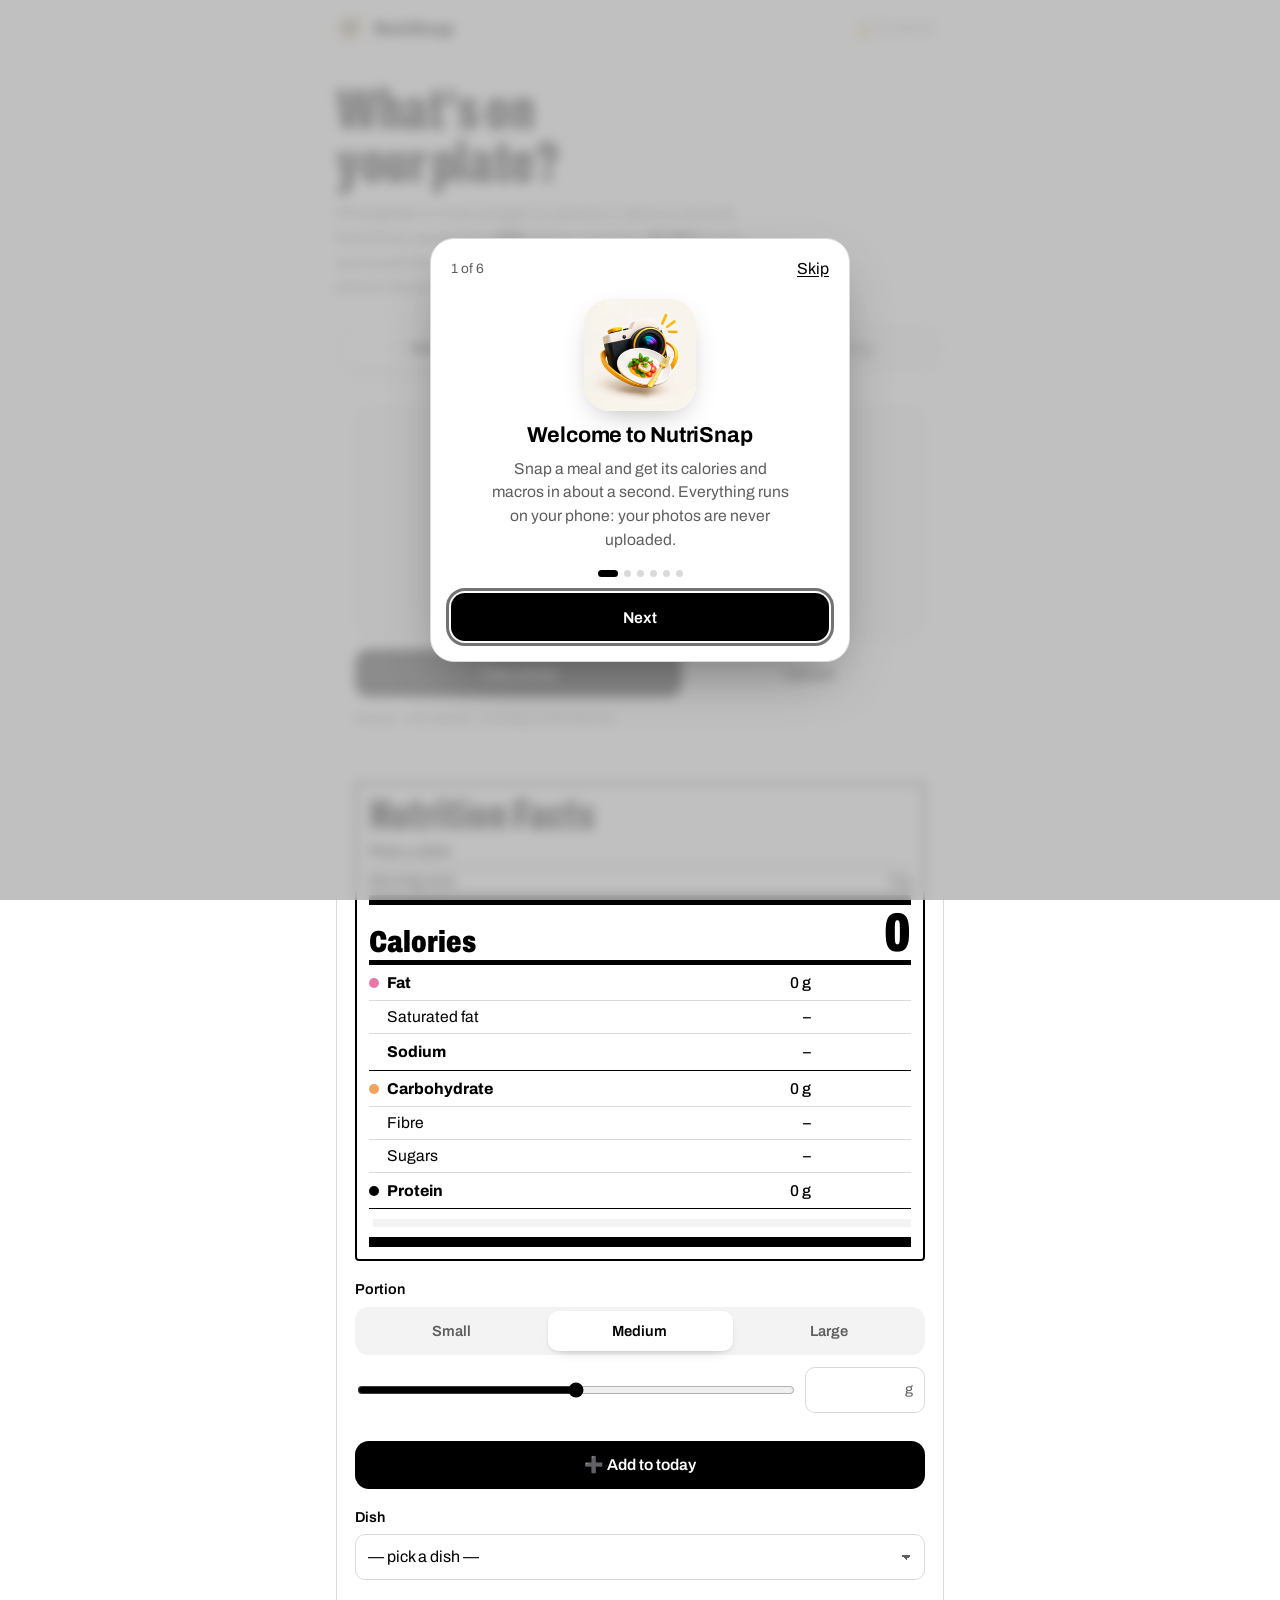
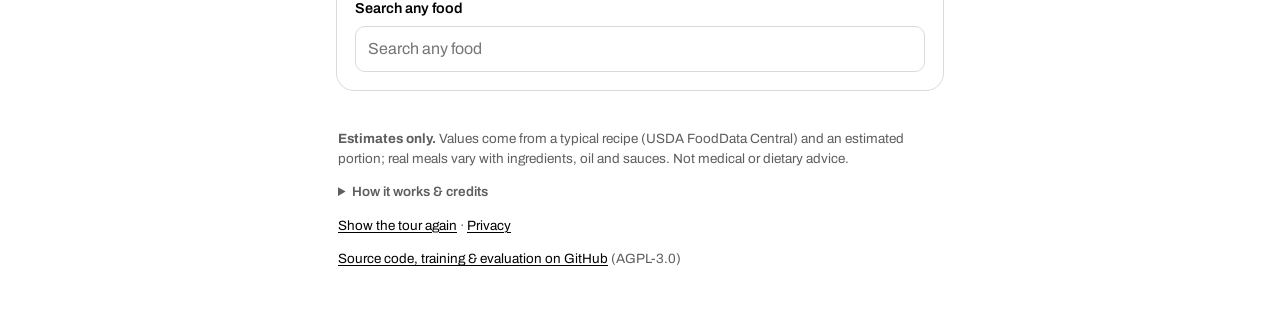
==== docs/index.html @ 9a06bc52 "Fix blank Water card after an update: pages link CSS/JS as file?v=<content hash> and the service wor" ====
<!doctype html>
<html lang="en">
<head>
  <meta charset="utf-8">
  <meta name="viewport" content="width=device-width, initial-scale=1, viewport-fit=cover">
  <title>NutriSnap</title>
  <meta name="description" content="Snap a meal or scan a barcode: on-device food recognition and calorie and macro estimates. Runs entirely in your browser.">
  <meta name="theme-color" content="#f4f4f4" media="(prefers-color-scheme: light)">
  <meta name="theme-color" content="#000000" media="(prefers-color-scheme: dark)">
  <link rel="icon" href="icons/favicon-48.png" type="image/png" sizes="48x48">
  <link rel="icon" href="icons/icon-192.png" type="image/png" sizes="192x192">
  <link rel="manifest" href="manifest.webmanifest">
  <link rel="apple-touch-icon" href="icons/apple-touch-icon.png">
  <meta name="apple-mobile-web-app-capable" content="yes">
  <meta name="mobile-web-app-capable" content="yes">
  <meta name="apple-mobile-web-app-title" content="NutriSnap">
  <meta name="apple-mobile-web-app-status-bar-style" content="default">
  <link rel="preload" href="fonts/archivo-wdth.woff2" as="font" type="font/woff2" crossorigin>
  <link rel="stylesheet" href="style.css?v=967f7d1cf9">
</head>
<body>
  <header class="topbar">
    <div class="wrap topbar-inner">
      <div class="brand"><img class="logo-img" src="icons/icon-192.png" alt="" aria-hidden="true"><span>NutriSnap</span></div>
      <div class="topbar-right">
        <button id="install-btn" type="button" class="btn primary install-btn" hidden>Install app</button>
        <span class="privacy" title="Photos are analysed on this device and never uploaded">🔒 On-device</span>
      </div>
    </div>
  </header>

  <main class="wrap">
    <div id="offline-bar" class="offline-bar" hidden>📴 You're offline. Meal photos and nutrition still work; product lookup needs internet.</div>
    <div id="ios-hint" class="ios-hint" hidden>Install NutriSnap: tap <b>Share</b> <span aria-hidden="true">⎋</span> then <b>Add to Home Screen</b>.
      <button type="button" id="ios-hint-close" aria-label="Dismiss">✕</button></div>
    <section class="hero">
      <h1>What's on your plate?</h1>
      <p class="lede">Photograph a meal and get its calories in about a second. NutriSnap recognises
        <b id="dish-count">428</b> dishes, matches <b id="chip-count">10,000+</b> foods, and reads the label of 3 million
        packaged products. Your photos never leave this phone.</p>
    </section>

    <div class="tabs" role="tablist" aria-label="Input type">
      <button type="button" role="tab" id="tab-meal" class="tab on" aria-selected="true" aria-controls="panel-meal">🍽️ Meal photo</button>
      <button type="button" role="tab" id="tab-pack" class="tab" aria-selected="false" aria-controls="panel-pack">📦 Packaged</button>
      <button type="button" role="tab" id="tab-day" class="tab" aria-selected="false" aria-controls="panel-day">📊 My day</button>
    </div>

    <!-- Meal photo -->
    <section id="panel-meal" class="card capture" role="tabpanel" aria-labelledby="tab-meal">
      <div id="drop" class="drop" tabindex="0" role="button" aria-label="Choose or drop a meal photo">
        <img id="preview" alt="Your meal" hidden>
        <button id="photo-clear" type="button" class="photo-clear" aria-label="Remove photo" title="Remove photo" hidden>✕</button>
        <div id="drop-hint" class="drop-hint">
          <div class="drop-icon" aria-hidden="true">📸</div>
          <div class="drop-title">Add a photo of your meal</div>
          <div class="muted small">One dish per photo works best. Tap, or drop an image here.</div>
        </div>
      </div>
      <div class="actions">
        <label class="btn primary">Take photo
          <input id="camera" type="file" accept="image/*" capture="environment" hidden>
        </label>
        <label class="btn ghost">Upload
          <input id="file" type="file" accept="image/*" hidden>
        </label>
      </div>
      <div id="status" class="status" role="status" aria-live="polite">
        <div class="bar"><div id="bar-fill"></div></div>
        <span id="status-text">Loading the model…</span>
      </div>
    </section>

    <!-- Packaged food -->
    <section id="panel-pack" class="card" role="tabpanel" aria-labelledby="tab-pack" hidden>
      <h2>Scan or search a product</h2>
      <p class="muted small">Biscuits, shakes, chips, ready meals… Product data from
        <a href="https://world.openfoodfacts.org" target="_blank" rel="noopener">Open Food Facts</a> (needs internet).</p>
      <div class="actions">
        <button id="scan-btn" type="button" class="btn primary">Scan barcode</button>
        <label class="btn ghost">Barcode photo
          <input id="barcode-file" type="file" accept="image/*" hidden>
        </label>
      </div>
      <div id="scanner" class="scanner" hidden>
        <video id="video" playsinline muted></video>
        <div class="scan-frame" aria-hidden="true"></div>
        <button id="scan-stop" type="button" class="btn ghost small-btn">Stop camera</button>
      </div>
      <form id="code-form" class="inline">
        <input id="code" inputmode="numeric" pattern="[0-9]*" placeholder="Barcode number" aria-label="Barcode number">
        <button class="btn soft" type="submit">Look up</button>
      </form>
      <form id="prod-form" class="inline">
        <input id="prod-q" type="search" placeholder="Search, e.g. Amul lassi, protein shake" aria-label="Search products">
        <button class="btn soft" type="submit">Search</button>
      </form>
      <div id="prod-status" class="hint" role="status" aria-live="polite"></div>
      <ul id="prod-results" class="list prod-results" hidden></ul>
    </section>


    <!-- My day: calorie target + today's log (stored only on this device) -->
    <section id="panel-day" role="tabpanel" aria-labelledby="tab-day" hidden>
      <div id="today" class="card">
        <div class="card-head"><h2>Today</h2><span class="muted small" id="today-date"></span></div>
        <div class="streak-row"><span id="streak" class="streak" hidden></span><span id="streak-cheer" class="small" role="status" aria-live="polite"></span></div>
        <div class="ql">
          <label class="mini-h" for="ql-text">✍️ Type or say what you ate</label>
          <div class="ql-row">
            <input id="ql-text" type="text" placeholder="2 roti, dal and a glass of lassi" autocomplete="off" enterkeyhint="go">
            <button id="ql-mic" type="button" class="btn ghost ql-mic" aria-label="Say what you ate" hidden>🎤</button>
            <button id="ql-go" type="button" class="btn soft">Find</button>
          </div>
          <div id="ql-result" hidden>
            <ul id="ql-items" class="list ql-items"></ul>
            <div class="ql-foot"><span id="ql-total" class="muted small"></span>
              <button id="ql-add" type="button" class="btn primary small-btn">Add to today</button></div>
          </div>
          <p id="ql-status" class="hint" role="status" aria-live="polite"></p>
        </div>
        <div class="today-sum">
          <div id="ring" class="ring" role="img" aria-label="Calories eaten today versus target">
            <div class="donut-hole"><span id="ring-left" class="kcal">0</span><span id="ring-unit" class="kcal-unit">kcal left</span></div>
          </div>
          <div class="today-side">
            <div class="today-line"><span>Eaten</span><b id="t-eaten">0 kcal</b></div>
            <div class="today-line"><span>Daily target</span><b id="t-target">not set</b></div>
            <ul class="legend today-macros">
              <li><i class="dot protein"></i><span>Protein</span><b id="t-p">0 g</b><span class="muted" id="t-p-goal"></span></li>
              <li><i class="dot carbs"></i><span>Carbs</span><b id="t-c">0 g</b><span class="muted"></span></li>
              <li><i class="dot fat"></i><span>Fat</span><b id="t-f">0 g</b><span class="muted"></span></li>
            </ul>
            <ul id="t-micros" class="legend today-micros" aria-label="Fibre, sugars, salt and saturated fat today" hidden></ul>
            <p id="t-micros-note" class="muted small"></p>
          </div>
        </div>
        <ul id="log" class="list log"></ul>
        <p id="log-empty" class="muted small">Nothing logged yet. Snap a meal, scan a product or search a food, then tap <b>Add to today</b>.</p>
        <p id="log-hint" class="muted small" hidden>Tap a food to change its amount or meal, or add it to your favourites.</p>
        <div id="recent-wrap" class="recent-wrap" hidden><div class="mini-h">⚡ Quick add</div><div id="recent" class="chips"></div></div>
        <div class="ideas-wrap"><div class="mini-h">💡 What can I still eat?</div><div id="ideas"></div></div>
        <div class="week" id="week" aria-label="Calories over the last 7 days"></div>
        <button id="log-clear" type="button" class="btn ghost wide" hidden>Clear today</button>
      </div>

      <div class="card water" id="water-card">
        <div class="card-head"><h2>Water</h2><span id="wt-left" class="muted small"></span></div>
        <div class="wt-body">
          <svg id="wt-glass" class="wt-glass" width="116" height="159" viewBox="0 0 120 164" role="img" aria-label="Water today">
            <defs><clipPath id="wt-clip"><path d="M16 10 H104 L93 151 Q92 158 85 158 H35 Q28 158 27 151 Z"/></clipPath></defs>
            <g clip-path="url(#wt-clip)">
              <g id="wt-level" class="wt-level">
                <path class="wt-wave" d="M-120 0 C-110 -5 -100 -5 -90 0 S-70 5 -60 0 S-40 -5 -30 0 S-10 5 0 0 S20 -5 30 0 S50 5 60 0
                  S80 -5 90 0 S110 5 120 0 S140 -5 150 0 S170 5 180 0 S200 -5 210 0 S230 5 240 0 V220 H-120 Z"/>
                <ellipse id="wt-ring" class="wt-ring" cx="60" cy="0" rx="4" ry="1.4"/>
              </g>
            </g>
            <g class="wt-marks" aria-hidden="true"><line x1="88" x2="96" y1="45" y2="45"/><line x1="86" x2="94" y1="80" y2="80"/>
              <line x1="83" x2="91" y1="115" y2="115"/></g>
            <path class="wt-outline" fill="none" stroke="currentColor" stroke-width="3" d="M16 10 H104 L93 151 Q92 158 85 158 H35 Q28 158 27 151 Z"/>
            <circle id="wt-drop" class="wt-drop" cx="60" cy="-12" r="4.5"/>
          </svg>
          <div class="wt-side">
            <div class="wt-big"><b id="wt-amount">0</b> <span id="wt-unit">ml</span></div>
            <div id="wt-goal-line" class="muted small">of your 2.5 L goal</div>
            <div class="wt-actions">
              <button type="button" class="btn primary" data-water="glass">+ Glass <span id="wt-glass-size" class="wt-size">250 ml</span></button>
              <button type="button" class="btn ghost" data-water="bottle">+ Bottle <span id="wt-bottle-size" class="wt-size">500 ml</span></button>
            </div>
            <div class="wt-tools">
              <button type="button" class="linkish" id="wt-undo" hidden>Undo last</button>
              <span class="wt-goal-edit">Goal <button type="button" class="wt-step" data-goal="-1" aria-label="Lower the goal">−</button><b
                id="wt-goal">2.5 L</b><button type="button" class="wt-step" data-goal="1" aria-label="Raise the goal">+</button></span>
            </div>
          </div>
        </div>
        <div id="wt-glasses" class="wt-glasses" role="group" aria-label="Glasses of water today"></div>
      </div>

      <div class="card" id="report-card">
        <div class="card-head"><h2>📅 Your week</h2><span id="report-range" class="muted small"></span></div>
        <div id="report"></div>
      </div>

      <div class="card weight" id="weight-card">
        <div class="card-head"><h2>⚖️ Weight</h2><span id="w-trend" class="muted small"></span></div>
        <div class="inline">
          <input id="w-input" type="number" inputmode="decimal" step="0.1" min="30" max="660" aria-label="Today's weight">
          <button id="w-log" type="button" class="btn primary">Log</button>
        </div>
        <div id="w-chart" class="w-chart"></div>
        <div id="w-adapt" class="plate-dish w-adapt" hidden></div>
        <p class="muted small">Weigh yourself in the morning before eating, a few times a week. Weight jumps 1–2 kg day to day
          with water; the line shows the real trend.</p>
      </div>

      <div class="card learned">
        <div class="card-head"><h2>🧠 Learned from you</h2><span class="muted small" id="learned-count"></span></div>
        <p class="muted small">When you correct a photo (another dish, a search result, a drink), NutriSnap remembers it and suggests
          your answer next time a similar photo comes up. It keeps only a numeric fingerprint of the photo, never the photo, and
          only on this phone.</p>
        <button id="learn-forget" type="button" class="btn ghost wide" hidden>Forget all</button>
      </div>

      <div class="card backup" id="backup-card">
        <div class="card-head"><h2>💾 Backup &amp; privacy</h2></div>
        <p class="muted small">Everything you enter stays on this phone only. <span id="backup-now"></span>
          Save a backup file to move it to a new phone or keep it safe. <a href="privacy.html">Privacy details</a></p>
        <div class="backup-actions">
          <button id="backup-save" type="button" class="btn primary">Download backup</button>
          <label class="btn ghost">Restore from file<input id="backup-load" type="file" accept="application/json,.json" hidden></label>
        </div>
        <p id="backup-status" class="hint" role="status" aria-live="polite"></p>
        <button id="data-delete" type="button" class="linkish danger">Delete all my data</button>
      </div>

      <div class="card">
        <div class="card-head"><h2>My calorie target</h2></div>
        <p class="muted small">Your details stay on this phone. Used only to estimate how much energy you burn in a day.</p>
        <form id="profile" class="profile" novalidate>
          <div class="seg seg2 units" role="radiogroup" aria-label="Units">
            <button type="button" data-units="metric" role="radio" class="on">kg · cm</button>
            <button type="button" data-units="imperial" role="radio">lb · ft</button>
          </div>
          <div class="pf-grid">
            <label class="field"><span class="label">Sex</span>
              <select id="pf-sex"><option value="female">Female</option><option value="male">Male</option><option value="other">Prefer not to say</option></select></label>
            <label class="field"><span class="label">Age</span><input id="pf-age" type="number" inputmode="numeric" min="13" max="100" placeholder="years"></label>
            <label class="field metric"><span class="label">Height</span><input id="pf-cm" type="number" inputmode="decimal" min="120" max="230" placeholder="cm"></label>
            <div class="field imperial" hidden><span class="label">Height</span>
              <div class="two"><input id="pf-ft" type="number" inputmode="numeric" min="4" max="7" placeholder="ft" aria-label="Height, feet">
                <input id="pf-in" type="number" inputmode="decimal" min="0" max="11.9" placeholder="in" aria-label="Height, inches"></div></div>
            <label class="field"><span class="label">Weight</span><input id="pf-w" type="number" inputmode="decimal" placeholder="kg"></label>
            <label class="field"><span class="label">Goal weight <span class="muted">(optional)</span></span><input id="pf-goalw" type="number" inputmode="decimal" placeholder="kg"></label>
          </div>
          <label class="field"><span class="label">How active are you?</span>
            <select id="pf-act">
              <option value="1.2">Mostly sitting (desk job, little exercise)</option>
              <option value="1.375" selected>Lightly active (walks, exercise 1–3 days a week)</option>
              <option value="1.55">Active (exercise 3–5 days a week)</option>
              <option value="1.725">Very active (hard exercise 6–7 days a week)</option>
              <option value="1.9">Extremely active (physical job + training)</option>
            </select></label>
          <label class="field"><span class="label">Goal</span><select id="pf-goal"></select></label>
        </form>
        <div id="target" class="target" hidden>
          <div class="target-big"><span id="tg-kcal" class="kcal">0</span><span class="kcal-unit">kcal a day</span></div>
          <ul class="target-facts">
            <li><span>Maintenance (calories you burn)</span><b id="tg-tdee"></b></li>
            <li><span>Daily deficit</span><b id="tg-def"></b></li>
            <li><span>Protein to aim for</span><b id="tg-prot"></b></li>
            <li><span>BMI</span><b id="tg-bmi"></b></li>
            <li id="tg-eta-row" hidden><span>Goal weight reached around</span><b id="tg-eta"></b></li>
          </ul>
          <div id="tg-warn" class="warn" hidden></div>
          <p class="muted small">Mifflin-St Jeor formula × activity. A real-world estimate, ±10%: if your weight hasn't moved after
            3–4 weeks, lower the target by 100–200 kcal. Not for pregnancy, breastfeeding, eating disorders or medical diets: ask a doctor or dietitian.</p>
        </div>
      </div>
    </section>

    <!-- What the model sees -->
    <section id="results" class="card" aria-labelledby="res-h" hidden>
      <div class="card-head">
        <h2 id="res-h">What I see</h2>
        <span class="muted small" id="timing"></span>
        <button id="new-photo" type="button" class="btn ghost small-btn new-photo">📸 New photo</button>
      </div>
      <div id="warn" class="warn" hidden></div>
      <div id="learn" class="plate-dish learn" role="status" hidden></div>
      <div id="drink-pick" class="plate-dish drink-pick" hidden></div>
      <ol id="top3" class="top3"></ol>

      <div id="plate" class="plate" hidden>
        <div class="divider"></div>
        <div class="ov-title">🍱 More than one food?</div>
        <p class="muted small">Outline every food on the plate (rice, curry, salad, bread…) and add them up. One-time download, then it works offline.</p>
        <button id="plate-btn" type="button" class="btn soft wide">Split the plate</button>
        <div id="plate-status" class="hint" role="status" aria-live="polite"></div>
        <div id="plate-view" hidden>
          <div id="plate-dish" class="plate-dish" hidden></div>
          <canvas id="plate-canvas" class="plate-canvas" role="img" aria-label="Your photo with each food outlined"></canvas>
          <ul id="plate-list" class="list plate-list"></ul>
          <div id="plate-balance" class="plate-balance" hidden></div>
          <div id="plate-total" class="photo-est plate-total" hidden></div>
          <button id="plate-add" type="button" class="btn primary wide">➕ Add whole plate to today</button>
        </div>
      </div>

      <div class="divider"></div>
      <div class="ov">
        <div class="ov-text">
          <div class="ov-title">Not quite right?</div>
          <p class="muted small" id="ov-note">Match against <span id="ov-count">thousands of</span> dishes and foods from every cuisine,
            and estimate calories straight from the photo. One-time ~110 MB download.</p>
        </div>
        <label class="ov-cuisine"><span class="sr">Cuisine</span>
          <select id="ov-region" aria-label="Cuisine"><option value="">All cuisines</option></select>
        </label>
        <button id="ov-btn" type="button" class="btn soft wide">🌍 Identify anything</button>
      </div>
      <div id="ov-status" class="hint" role="status" aria-live="polite"></div>
      <ol id="ov-results" class="list ov-results" hidden></ol>

      <div id="photo-est" class="photo-est" hidden>
        <div class="pe-head"><span>📸 Estimated from the photo</span><span class="pe-kcal"><span id="pe-kcal">0</span> kcal</span></div>
        <div class="pe-macros" id="pe-macros"></div>
        <p class="muted small" id="pe-note"></p>
        <button id="pe-use" type="button" class="btn ghost wide">Set portion from photo</button>
      </div>
    </section>

    <!-- Nutrition -->
    <section id="nutrition" class="card label-card" aria-labelledby="nut-h" hidden>
      <div class="nf">
        <h2 id="nut-h" class="nf-title">Nutrition Facts</h2>
        <div id="food-name" class="nf-food">Pick a dish</div>
        <div class="nf-line nf-serving"><span>Serving size</span><b id="nf-grams">0 g</b></div>
        <div class="nf-rule nf-heavy" aria-hidden="true"></div>
        <div class="nf-cal"><span>Calories</span><b id="kcal" class="kcal">0</b></div>
        <div class="nf-rule nf-mid" aria-hidden="true"></div>
        <ul class="nf-rows">
          <li><span class="nf-k"><i class="dot fat"></i>Fat</span><b id="f">0 g</b><span class="nf-e" id="kf"></span></li>
          <li class="nf-sub"><span class="nf-k">Saturated fat</span><b id="nf-sf">–</b><span class="nf-e"></span></li>
          <li><span class="nf-k"><i class="dot none"></i>Sodium</span><b id="nf-na">–</b><span class="nf-e" id="nf-salt"></span></li>
          <li><span class="nf-k"><i class="dot carbs"></i>Carbohydrate</span><b id="c">0 g</b><span class="nf-e" id="kc"></span></li>
          <li class="nf-sub"><span class="nf-k">Fibre</span><b id="nf-fb">–</b><span class="nf-e"></span></li>
          <li class="nf-sub"><span class="nf-k">Sugars</span><b id="nf-sg">–</b><span class="nf-e"></span></li>
          <li><span class="nf-k"><i class="dot protein"></i>Protein</span><b id="p">0 g</b><span class="nf-e" id="kp"></span></li>
        </ul>
        <div id="donut" class="nf-split empty" role="img" aria-label="Energy split between protein, carbs and fat">
          <i class="sp"></i><i class="sc"></i><i class="sf"></i>
        </div>
        <div class="nf-rule nf-heavy" aria-hidden="true"></div>
        <!-- kept for app.js (energy bars) -->
        <div class="sr"><span id="bp"></span><span id="bc"></span><span id="bf"></span></div>
      </div>

      <div class="field">
        <span class="label">Portion</span>
        <div class="seg" role="radiogroup" aria-label="Portion size">
          <button type="button" data-preset="small" role="radio">Small</button>
          <button type="button" data-preset="medium" role="radio" class="on">Medium</button>
          <button type="button" data-preset="large" role="radio">Large</button>
        </div>
        <div class="grams">
          <input id="grams-range" type="range" min="0" max="1200" step="5" aria-label="Portion in grams">
          <span class="grams-box"><input id="grams" type="number" min="0" max="3000" step="5" aria-label="Amount"><span id="unit">g</span></span>
        </div>
      </div>

      <p id="burn" class="burn muted small"></p>
      <button id="add-today" type="button" class="btn primary wide add-today">➕ Add to today</button>
      <div id="added" class="added" role="status" aria-live="polite"></div>

      <label class="field"><span class="label">Dish</span>
        <select id="dish"></select>
      </label>

      <div class="field">
        <label class="label" for="search">Search any food</label>
        <input id="search" type="search" placeholder="Search any food" autocomplete="off">
        <ul id="search-results" class="list search-results" hidden></ul>
      </div>

      <div id="product-info" class="product-info" hidden>
        <div class="prod-head">
          <img id="prod-img" alt="" hidden onerror="this.hidden = true">
          <div>
            <div id="prod-badges" class="badges"></div>
            <div id="prod-qty" class="muted small"></div>
          </div>
        </div>
        <table class="label-table">
          <thead><tr><th>Nutrition</th><th id="th-portion">Portion</th><th id="th-100">Per 100 g</th></tr></thead>
          <tbody id="label-body"></tbody>
        </table>
        <details id="ingredients-box"><summary>Ingredients &amp; allergens</summary>
          <p id="ingredients" class="small"></p><p id="allergens" class="small"></p></details>
      </div>
      <p id="source" class="source"></p>
    </section>

    <footer class="foot">
      <p><b>Estimates only.</b> Values come from a typical recipe (USDA FoodData Central) and an estimated portion; real meals vary
        with ingredients, oil and sauces. Not medical or dietary advice.</p>
      <details>
        <summary>How it works &amp; credits</summary>
        <ul>
          <li><b>Dish model:</b> ConvNeXt-Tiny fine-tuned on Food-101, two Indian food datasets, Central Asian Food Scenes, Food Recognition 2022, TurkishFoods-25, MM-Food-100K phone photos and Wikimedia Commons photos of world dishes (428 dishes, drinks and fruits), with the previous model as a helper: <b>87.4% top-1</b>
            on the 228 long-standing dishes, ~52% on the newer world dishes; int8 ONNX (2 × 34 MB) running in your browser with ONNX Runtime Web, so no photo is uploaded.</li>
          <li><b>Identify anything:</b> CLIP (open_clip ViT-B/32, DataComp-XL) against every USDA food plus world dishes from Wikidata;
            world-dish nutrition is approximate (borrowed from the most similar USDA food).</li>
          <li><b>Whole plate:</b> Ultralytics YOLO26 instance segmentation (AGPL-3.0) trained on FoodSeg103 (103 foods and
            ingredients) outlines each food; its portion is a rough guess from the share of the photo it covers.</li>
          <li><b>Calories from the photo:</b> trained on MM-Food-100K (Humanbased-AI, OpenRAIL) real meal photos, whose calories are
            GPT-4o/Qwen estimates reviewed by people.</li>
          <li><b>Confidence</b> is calibrated, so "70%" means roughly 70% correct; below 40% the app says it isn't sure.</li>
        </ul>
        <p>Training data: Food-101 (Bossard et al., 2014; research use) and SohlHealth Enhanced Indian Food Classification (CC-BY-4.0).
          FoodSeg103 (Wu et al., 2021; Apache-2.0). Runtime: ONNX Runtime Web (MIT). Barcodes: zxing-wasm (MIT). Packaged products:
          <a href="https://world.openfoodfacts.org">Open Food Facts</a> contributors, under the
          <a href="https://opendatacommons.org/licenses/odbl/1-0/">ODbL</a>.</p>
      </details>
      <p><a href="#" id="tour-replay">Show the tour again</a> · <a href="privacy.html">Privacy</a></p>
      <p><a href="https://github.com/harshskapadia/Calories-">Source code, training &amp; evaluation on GitHub</a> (AGPL-3.0)</p>
    </footer>
  </main>


  <!-- First-run tour (docs/tour.js) -->
  <div id="tour" class="tour" role="dialog" aria-modal="true" aria-labelledby="tour-title" hidden>
    <div id="tour-card" class="tour-card">
      <div class="tour-top"><span id="tour-step" class="muted small"></span>
        <button id="tour-skip" type="button" class="linkish">Skip</button></div>
      <div id="tour-art" class="tour-art" aria-hidden="true"></div>
      <h2 id="tour-title" class="tour-title"></h2>
      <p id="tour-text" class="tour-text"></p>
      <div id="tour-dots" class="tour-dots" aria-hidden="true"></div>
      <div class="tour-nav">
        <button id="tour-back" type="button" class="btn ghost">Back</button>
        <button id="tour-next" type="button" class="btn primary">Next</button>
      </div>
      <div id="tour-end" class="tour-end" hidden>
        <button id="tour-target" type="button" class="btn ghost wide">📊 Set my calorie target first</button>
      </div>
    </div>
  </div>

  <script src="ort/ort.wasm.min.js"></script>
  <script src="app.js?v=7717cbbe50"></script>
  <script src="products.js?v=5c2fdfff6c"></script>
  <script src="openvocab.js?v=62177ce2f7"></script>
  <script src="plate.js?v=a0d49d169d"></script>
  <script src="diary.js?v=59ddda5cd1"></script>
  <script src="learn.js?v=83e94f1c79"></script>
  <script src="quicklog.js?v=824cda88c3"></script>
  <script src="weight.js?v=804c49732f"></script>
  <script src="backup.js?v=2aba8baa5f"></script>
  <script src="report.js?v=60299acc57"></script>
  <script src="water.js?v=28619159ba"></script>
  <script src="tour.js?v=c6027606f8"></script>
  <script src="motion.js?v=01e6e669fe"></script>
</body>
</html>
---- docs/style.css ----
/* NutriSnap: calm, warm, food-app look. Light + dark. */
/* NutriSnap: black ink on white paper, borrowed from the printed Nutrition Facts label (heavy rules, condensed black
   type). Colour only where it carries meaning: macros, plate outlines, scores, Nutri-Score. */
@font-face {
  font-family: "Archivo"; font-style: normal; font-display: swap; font-weight: 100 900; font-stretch: 62% 125%;
  src: url("fonts/archivo-wdth.woff2") format("woff2-variations"), url("fonts/archivo-wdth.woff2") format("woff2");
  unicode-range: U+0000-00FF, U+0131, U+0152-0153, U+02BB-02BC, U+02C6, U+02DA, U+02DC, U+0304, U+0308, U+0329, U+2000-206F,
    U+2074, U+20AC, U+2122, U+2191, U+2193, U+2212, U+2215, U+FEFF, U+FFFD;
}
@font-face {
  font-family: "Archivo"; font-style: normal; font-display: swap; font-weight: 100 900; font-stretch: 62% 125%;
  src: url("fonts/archivo-ext-wdth.woff2") format("woff2-variations"), url("fonts/archivo-ext-wdth.woff2") format("woff2");
  unicode-range: U+0100-02AF, U+0304, U+0308, U+0329, U+1E00-1E9F, U+1EF2-1EFF, U+2020, U+20A0-20AB, U+20AD-20C0, U+2113,
    U+2C60-2C7F, U+A720-A7FF;
}
:root {
  --bg: #ffffff;            /* paper */
  --surface: #ffffff;
  --surface-2: #f3f3f3;     /* wash: inputs, soft panels */
  --ink: #000000;
  --muted: #5e5e5e;         /* graphite: 6.4:1 on paper */
  --line: #dadada;          /* hairline */
  --primary: #000000;
  --primary-ink: #ffffff;
  --primary-soft: #ececec;
  --accent: #000000;
  --warn-bg: #fff6e3;
  --warn-line: #efd29c;
  --protein: #000000;
  --carbs: #f0a35e;
  --fat: #e57aa8;
  --radius: 18px;
  --radius-sm: 10px;
  --shadow: none;
  --font: "Archivo", ui-sans-serif, system-ui, -apple-system, "Segoe UI", Roboto, Arial, sans-serif;
  --font-display: "Archivo", "Arial Narrow", ui-sans-serif, system-ui, sans-serif;
  color-scheme: light;
}
@media (prefers-color-scheme: dark) {
  :root:not([data-theme="light"]) {
    --bg: #000000; --surface: #000000; --surface-2: #141414; --ink: #ffffff; --muted: #a3a3a3; --line: #2e2e2e;
    --primary: #ffffff; --primary-ink: #000000; --primary-soft: #1f1f1f; --accent: #ffffff;
    --warn-bg: #2a2416; --warn-line: #5b4b3a; --protein: #ffffff; --carbs: #f0a35e; --fat: #e57aa8;
    --shadow: none; color-scheme: dark;
  }
}
:root[data-theme="dark"] {
  --bg: #000000; --surface: #000000; --surface-2: #141414; --ink: #ffffff; --muted: #a3a3a3; --line: #2e2e2e;
  --primary: #ffffff; --primary-ink: #000000; --primary-soft: #1f1f1f; --accent: #ffffff;
  --warn-bg: #2a2416; --warn-line: #5b4b3a; --protein: #ffffff; --carbs: #f0a35e; --fat: #e57aa8;
  --shadow: none; color-scheme: dark;
}

* { box-sizing: border-box; }
html { -webkit-text-size-adjust: 100%; }
body { margin: 0; background: var(--bg); color: var(--ink); font: 16px/1.5 var(--font); -webkit-font-smoothing: antialiased; }
.wrap { max-width: 640px; margin: 0 auto; padding: 0 16px; }
a { color: var(--primary); text-underline-offset: 2px; }
h1, h2 { margin: 0; line-height: 1.15; }
h2 { font: 750 1.2rem/1.15 var(--font-display); font-stretch: 85%; letter-spacing: -.005em; }
.muted { color: var(--muted); }
.small { font-size: .85rem; }
.sr { position: absolute !important; width: 1px; height: 1px; overflow: hidden; clip: rect(0 0 0 0); white-space: nowrap; }
[hidden] { display: none !important; }

/* top bar + hero */
.topbar { position: sticky; top: 0; z-index: 5; background: color-mix(in srgb, var(--bg) 88%, transparent);
          backdrop-filter: saturate(1.4) blur(10px); -webkit-backdrop-filter: saturate(1.4) blur(10px); border-bottom: 1px solid var(--line); }
.topbar-inner { display: flex; align-items: center; justify-content: space-between; height: 56px; }
.brand { display: flex; align-items: center; gap: 8px; font: 850 1.2rem var(--font-display); font-stretch: 75%; letter-spacing: .005em; }
.logo { display: grid; place-items: center; width: 32px; height: 32px; border-radius: 10px; background: var(--primary-soft); font-size: 1.05rem; }
.privacy { font-size: .78rem; color: var(--muted); background: var(--surface); border: 1px solid var(--line); padding: 4px 10px; border-radius: 999px; }
.hero { padding: 26px 0 18px; }
.hero h1 { font: 900 clamp(2.4rem, 11vw, 3.6rem)/.92 var(--font-display); font-stretch: 62%; letter-spacing: -.005em; max-width: 9ch; }
.lede { margin: 12px 0 4px; color: var(--muted); font-size: 1rem; line-height: 1.55; max-width: 46ch; }
.lede b { color: var(--ink); font-variant-numeric: tabular-nums; }

/* tabs */
.tabs { display: grid; grid-template-columns: 1fr 1fr; gap: 4px; padding: 4px; background: var(--surface-2); border-radius: 999px; margin-bottom: 14px; }
.tab { font: 600 .95rem var(--font); color: var(--muted); background: transparent; border: 0; border-radius: 999px; padding: 10px; min-height: 44px; cursor: pointer; }
.tab.on { background: var(--surface); color: var(--ink); box-shadow: 0 1px 3px rgba(0, 0, 0, .08); }

/* cards */
.card { background: var(--surface); border: 1px solid var(--line); border-radius: var(--radius); padding: 18px; margin-bottom: 14px; }
.card > h2 { margin-bottom: 6px; }
.card-head { display: flex; align-items: baseline; justify-content: space-between; gap: 10px; margin-bottom: 12px; }
.divider { height: 1px; background: var(--line); margin: 16px -18px; }

/* capture */
.drop { position: relative; display: grid; place-items: center; min-height: 230px; border-radius: 16px; overflow: hidden; cursor: pointer;
        background: var(--surface-2); border: 1.5px dashed color-mix(in srgb, var(--ink) 22%, var(--line)); }
.drop.drag { border-color: var(--primary); }
.drop img { width: 100%; height: 100%; max-height: 380px; object-fit: cover; display: block; }
.drop-hint { text-align: center; padding: 22px; }
.drop-icon { font-size: 2.4rem; margin-bottom: 6px; }
.drop-title { font: 600 1.05rem var(--font-display); }
.actions { display: grid; grid-template-columns: 1.4fr 1fr; gap: 10px; margin-top: 12px; }

/* buttons */
.btn { display: inline-flex; align-items: center; justify-content: center; gap: 6px; min-height: 48px; padding: 0 16px; border-radius: 14px;
       font: 600 .98rem var(--font); cursor: pointer; user-select: none; border: 1px solid transparent; text-align: center; transition: transform .06s, background .15s; }
.btn:active { transform: scale(.98); }
.btn.primary { background: var(--primary); color: var(--primary-ink); }
.btn.ghost { background: var(--surface); color: var(--ink); border-color: var(--line); }
.btn.soft { background: var(--primary-soft); color: var(--primary); }
.btn.wide { width: 100%; }
.btn[disabled] { opacity: .6; cursor: progress; }
.small-btn { min-height: 38px; font-size: .88rem; }
button:focus-visible, .btn:focus-within, select:focus-visible, input:focus-visible, .drop:focus-visible, summary:focus-visible {
  outline: 3px solid color-mix(in srgb, var(--primary) 55%, transparent); outline-offset: 2px; }

.status { margin-top: 12px; font-size: .86rem; color: var(--muted); }
.status .bar { height: 4px; background: var(--surface-2); border-radius: 99px; overflow: hidden; margin-bottom: 6px; }
#bar-fill { height: 100%; width: 0; background: var(--primary); transition: width .2s; }
.status.ready .bar { display: none; }
.hint { font-size: .86rem; color: var(--muted); margin-top: 8px; }
.hint:empty { display: none; }

/* inputs */
select, input[type="search"], input[type="number"], .inline input {
  width: 100%; font: inherit; color: var(--ink); background: var(--surface); border: 1px solid var(--line); border-radius: var(--radius-sm);
  padding: 10px 12px; min-height: 46px; appearance: none; -webkit-appearance: none; }
select { background-image: linear-gradient(45deg, transparent 50%, var(--muted) 50%), linear-gradient(135deg, var(--muted) 50%, transparent 50%);
         background-position: calc(100% - 18px) 50%, calc(100% - 13px) 50%; background-size: 5px 5px; background-repeat: no-repeat; padding-right: 34px; }
.field { display: block; margin-top: 16px; }
.label, .field > span.label { display: block; font-weight: 600; font-size: .9rem; margin-bottom: 6px; }
.inline { display: grid; grid-template-columns: 1fr auto; gap: 8px; margin-top: 10px; }

/* results */
.warn { background: var(--warn-bg); border: 1px solid var(--warn-line); border-radius: var(--radius-sm); padding: 10px 12px; margin-bottom: 12px; font-size: .92rem; }
.top3 { list-style: none; padding: 0; margin: 0; display: flex; flex-wrap: wrap; gap: 8px; }
.top3 li { display: grid; grid-template-columns: 1fr auto; align-items: center; gap: 2px 8px; border: 1px solid var(--line); border-radius: 999px;
           padding: 6px 12px; background: var(--surface); }
.top3 li:first-child { flex-basis: 100%; border: 0; border-radius: 0; padding: 0 0 6px; background: none; gap: 6px 10px; }
.top3 button { all: unset; cursor: pointer; font-weight: 600; font-size: .92rem; }
.top3 li:first-child button { font: 850 2rem/1.05 var(--font-display); font-stretch: 70%; letter-spacing: 0; }
.top3 button:focus-visible { outline: 3px solid color-mix(in srgb, var(--primary) 55%, transparent); border-radius: 6px; }
.top3 .pct { font-variant-numeric: tabular-nums; color: var(--muted); font-size: .85rem; }
.top3 li:first-child .pct { font-size: 1rem; color: var(--primary); font-weight: 600; }
.top3 .track { display: none; }
.top3 li:first-child .track { display: block; grid-column: 1 / -1; height: 6px; background: var(--surface-2); border-radius: 99px; overflow: hidden; }
.top3 .fill { height: 100%; background: var(--primary); border-radius: 99px; }

.ov { display: grid; gap: 10px; }
.ov-title { font: 600 1rem var(--font-display); }
.ov-text p { margin: 2px 0 0; }
.list { list-style: none; margin: 10px 0 0; padding: 0; border: 1px solid var(--line); border-radius: var(--radius-sm); overflow: hidden; }
.list li + li { border-top: 1px solid var(--line); }
.list li button { all: unset; box-sizing: border-box; display: grid; grid-template-columns: 1fr auto; gap: 10px; align-items: center; width: 100%;
                  padding: 11px 14px; cursor: pointer; }
.list li button:hover, .list li button:focus-visible { background: var(--primary-soft); }
.list .sub, .list .tag { color: var(--muted); font-size: .8rem; }
.search-results { max-height: 280px; overflow: auto; }
.search-results li button { display: block; }
.search-results .tag { margin-left: 6px; }

.photo-est { margin-top: 14px; border-radius: 16px; padding: 14px; background: var(--surface-2); }
.pe-head { display: flex; justify-content: space-between; align-items: baseline; gap: 10px; font-weight: 600; }
.pe-kcal { font: 700 1.5rem var(--font-display); font-variant-numeric: tabular-nums; }
.pe-macros { margin: 4px 0; font-size: .92rem; }
.photo-est p { margin: 6px 0 10px; }

/* nutrition facts: the result, set like the printed label */
.nf { font-variant-numeric: tabular-nums; border: 2px solid var(--ink); border-radius: 4px; padding: 10px 12px 12px; }
.nf-title { font: 900 2.7rem/0.95 var(--font-display); font-stretch: 62%; letter-spacing: 0; margin: 0; }
.nf-food { font: 650 1.05rem/1.3 var(--font); margin: 6px 0 4px; overflow-wrap: anywhere; }
.nf-line { display: flex; justify-content: space-between; gap: 12px; align-items: baseline; }
.nf-serving { font: 700 1rem var(--font); font-stretch: 90%; padding-bottom: 6px; border-top: 1px solid var(--ink); padding-top: 4px; }
.nf-rule { background: var(--ink); transform-origin: left; }
.nf-heavy { height: 10px; }
.nf-mid { height: 5px; }
.nf-cal { display: flex; justify-content: space-between; align-items: flex-end; gap: 12px; padding: 4px 0 2px; }
.nf-cal span { font: 900 1.9rem/1 var(--font-display); font-stretch: 75%; }
.nf-cal .kcal { font: 900 3.4rem/.9 var(--font-display); font-stretch: 70%; letter-spacing: 0; }
.nf-rows { list-style: none; margin: 0; padding: 0; }
.nf-rows li { display: grid; grid-template-columns: 1fr auto 5.6rem; gap: 10px; align-items: baseline; padding: 6px 0;
  border-bottom: 1px solid var(--ink); font-size: .98rem; }
.nf-k { font-weight: 750; display: inline-flex; align-items: center; gap: 8px; }
.nf-rows li.nf-sub { border-bottom-color: var(--line); padding: 4px 0; }
.nf-rows li.nf-sub .nf-k { font-weight: 400; padding-left: 18px; }
.nf-rows li:has(+ .nf-sub) { border-bottom-color: var(--line); }
.dot.none { background: transparent; }
.nf-rows b { font-weight: 500; }
.nf-e { color: var(--muted); font-size: .85rem; text-align: right; }
.nf-split { --p: 0; --c: 0; display: flex; height: 8px; margin: 10px 0; gap: 2px; }
.nf-split i { display: block; height: 100%; }
.nf-split .sp { width: calc(var(--p) * 1%); background: var(--protein); }
.nf-split .sc { width: calc(var(--c) * 1%); background: var(--carbs); }
.nf-split .sf { flex: 1; background: var(--fat); }
.nf-split.empty i { background: var(--surface-2); }
.dot { width: 10px; height: 10px; border-radius: 50%; display: inline-block; flex: none; }
.dot.protein { background: var(--protein); } .dot.carbs { background: var(--carbs); } .dot.fat { background: var(--fat); }
.kcal { font: 800 1.9rem/1 var(--font-display); font-variant-numeric: tabular-nums; letter-spacing: -.01em; }
.kcal-unit { font-size: .8rem; color: var(--muted); }
.donut-hole { width: 72%; aspect-ratio: 1; border-radius: 50%; background: var(--surface); display: grid; place-content: center; text-align: center; }
.legend { list-style: none; margin: 0; padding: 0; display: grid; gap: 7px; }
.legend li { display: grid; grid-template-columns: 12px 1fr auto auto; gap: 8px; align-items: center; font-size: .92rem; font-variant-numeric: tabular-nums; }
.legend .muted { font-size: .8rem; min-width: 64px; text-align: right; }
.label-card .field { margin-top: 18px; }
.nf > .nf-rule:last-of-type { margin-bottom: 0; }

.seg { display: grid; grid-template-columns: repeat(3, 1fr); gap: 4px; padding: 4px; background: var(--surface-2); border-radius: 14px; }
.seg button { font: 600 .92rem var(--font); padding: 9px; border: 0; border-radius: 10px; background: transparent; color: var(--muted); cursor: pointer; min-height: 40px; }
.seg button.on { background: var(--surface); color: var(--ink); box-shadow: 0 1px 3px rgba(0, 0, 0, .08); }
.grams { display: grid; grid-template-columns: 1fr 120px; gap: 12px; align-items: center; margin-top: 12px; }
.grams input[type="range"] { width: 100%; accent-color: var(--primary); }
.grams-box { position: relative; }
.grams-box input { padding-right: 34px; text-align: right; }
.grams-box #unit { position: absolute; right: 12px; top: 50%; transform: translateY(-50%); color: var(--muted); font-size: .9rem; }

.source { margin: 14px 0 0; font-size: .82rem; color: var(--muted); }
.source:empty { display: none; }

/* scanner + products */
.scanner { position: relative; margin-top: 12px; border-radius: 16px; overflow: hidden; background: #000; }
.scanner video { width: 100%; max-height: 320px; display: block; object-fit: cover; }
.scan-frame { position: absolute; left: 12%; right: 12%; top: 33%; bottom: 33%; border: 3px solid #ffffff; border-radius: 12px;
              box-shadow: 0 0 0 999px rgba(0, 0, 0, .4); pointer-events: none; }
.scanner .btn { position: absolute; bottom: 12px; left: 50%; transform: translateX(-50%); }
.prod-results { max-height: 380px; overflow: auto; }
.prod-results li button { grid-template-columns: 44px 1fr; }
.prod-results img, .prod-results .noimg { width: 44px; height: 44px; object-fit: contain; border-radius: 8px; background: #fff; }
.prod-results .noimg { display: grid; place-items: center; background: var(--surface-2); }
.prod-results .sub { display: block; }
.product-info { margin-top: 18px; }
.prod-head { display: flex; gap: 12px; align-items: center; margin-bottom: 10px; }
.prod-head img { width: 64px; height: 64px; object-fit: contain; background: #fff; border-radius: 10px; border: 1px solid var(--line); }
.badges { display: flex; flex-wrap: wrap; gap: 6px; }
.badge { font-size: .76rem; font-weight: 700; padding: 3px 9px; border-radius: 999px; color: var(--primary-ink); background: var(--primary); }
.badge.ns-a { background: #038141; } .badge.ns-b { background: #85bb2f; } .badge.ns-c { background: #c99a00; }
.badge.ns-d { background: #ee8100; } .badge.ns-e { background: #e63e11; }
table.label-table { width: 100%; border-collapse: collapse; font-size: .9rem; font-variant-numeric: tabular-nums; }
.label-table th, .label-table td { padding: 7px 4px; border-bottom: 1px solid var(--line); text-align: right; }
.label-table th { font-size: .78rem; color: var(--muted); font-weight: 600; text-transform: uppercase; letter-spacing: .04em; }
.label-table th:first-child, .label-table td:first-child { text-align: left; }
.label-table tr.sub td:first-child { padding-left: 16px; color: var(--muted); }
details { margin-top: 10px; }
summary { cursor: pointer; font-weight: 600; }

/* footer */
.foot { padding: 10px 2px 40px; color: var(--muted); font-size: .84rem; }
.foot details { margin: 10px 0; }
.foot ul { padding-left: 18px; }
.foot li { margin-bottom: 6px; }
.card-head { flex-wrap: wrap; row-gap: 2px; }
.card-head h2 { white-space: nowrap; }
.card-head #timing { flex-basis: 100%; font-size: .78rem; }
#panel-pack .actions { grid-template-columns: 1fr 1fr; }
.btn { white-space: nowrap; }

/* installable app */
.topbar-right { display: flex; align-items: center; gap: 8px; }
.install-btn { min-height: 34px; padding: 0 12px; font-size: .82rem; border-radius: 999px; }
.offline-bar, .ios-hint { margin-top: 12px; padding: 10px 12px; border-radius: var(--radius-sm); font-size: .88rem;
                          background: var(--primary-soft); border: 1px solid var(--line); }
.ios-hint { display: flex; gap: 8px; align-items: flex-start; }
.ios-hint button { margin-left: auto; border: 0; background: none; color: var(--muted); cursor: pointer; font-size: 1rem; }
@media (display-mode: standalone) { .privacy { display: none; } }

/* whole plate */
.plate .ov-title { margin-bottom: 2px; }
.plate p { margin: 2px 0 10px; }
.plate-canvas { display: block; width: 100%; height: auto; margin-top: 12px; border-radius: var(--radius-sm); }
.plate-item { display: grid; grid-template-columns: 12px minmax(0, 1fr) auto auto auto; align-items: center; gap: 6px; padding: 8px 6px 8px 10px; }
.plate-item .dot { width: 12px; height: 12px; border-radius: 50%; }
.plate-list .plate-name { display: block; width: 100%; text-align: left; font: 600 .95rem var(--font); color: var(--ink); background: none; border: 0; padding: 0; cursor: pointer; min-width: 0; }
.plate-list .plate-name .sub { display: block; font-weight: 400; line-height: 1.25; overflow-wrap: anywhere; }
.plate-g { display: inline-flex; align-items: center; gap: 2px; color: var(--muted); font-size: .85rem; }
.plate-g input { width: 60px; padding: 6px; text-align: right; }
.plate-kcal { font-variant-numeric: tabular-nums; min-width: 76px; text-align: right; }
.plate-kcal::after { content: " kcal"; font-weight: 400; color: var(--muted); font-size: .8rem; }
.plate-list .plate-x { display: grid; place-items: center; width: 32px; border: 0; background: none; color: var(--muted); cursor: pointer; font-size: 1rem; min-width: 32px; min-height: 32px; }
.plate-total { display: grid; grid-template-columns: 1fr auto; align-items: baseline; font-weight: 600; }
.plate-total .pe-macros { grid-column: 1 / -1; font-weight: 400; }

/* my day */
.tabs { grid-template-columns: repeat(3, 1fr); }
.tab { padding: 10px 4px; font-size: .9rem; }
.add-today { margin-top: 16px; }
#plate-add { margin-top: 10px; }
.added { font-size: .88rem; color: var(--muted); min-height: 0; max-height: 0; overflow: hidden; transition: max-height .25s, margin .25s; }
.added.show { max-height: 80px; margin-top: 8px; }
.linkish { all: unset; color: var(--primary); text-decoration: underline; text-underline-offset: 2px; cursor: pointer; }
.today-sum { display: grid; grid-template-columns: 150px 1fr; gap: 18px; align-items: center; margin-top: 8px; }
.ring { --pct: 0; width: 150px; aspect-ratio: 1; border-radius: 50%; display: grid; place-items: center;
        background: conic-gradient(var(--primary) 0 calc(var(--pct) * 1%), var(--surface-2) 0 100%); transition: background .3s; }
.ring.over { background: conic-gradient(var(--fat) 0 100%); }
.today-side { display: grid; gap: 6px; }
.today-line { display: flex; justify-content: space-between; gap: 8px; font-size: .95rem; font-variant-numeric: tabular-nums; }
.today-macros { margin-top: 6px; }
.log li { display: grid; grid-template-columns: 1fr auto 32px; gap: 8px; align-items: center; padding: 8px 6px 8px 12px; }
.log-name { font-weight: 600; min-width: 0; }
.log-name .sub { display: block; font-weight: 400; color: var(--muted); font-size: .8rem; }
.log b { font-variant-numeric: tabular-nums; white-space: nowrap; }
.log .log-x { all: unset; display: grid; place-items: center; width: 32px; height: 32px; color: var(--muted); cursor: pointer; border-radius: 8px; }
.log .log-x:hover, .log .log-x:focus-visible { background: var(--primary-soft); }
.week { margin: 16px 0 12px; }
.wk-bars { position: relative; height: 72px; display: grid; grid-template-columns: repeat(7, 1fr); gap: 8px; align-items: end;
           border-bottom: 1px solid var(--line); }
.wk-bar { display: block; background: var(--primary); border-radius: 6px 6px 0 0; min-height: 2px; opacity: .85; }
.wk-bar.over { background: var(--fat); }
.wk-line { position: absolute; left: 0; right: 0; border-top: 1.5px dashed var(--muted); pointer-events: none; }
.wk-days { display: grid; grid-template-columns: repeat(7, 1fr); gap: 8px; text-align: center; font-size: .75rem; color: var(--muted); margin-top: 4px; }
.profile .units { margin-top: 6px; grid-template-columns: 1fr 1fr; }
.pf-grid { display: grid; grid-template-columns: 1fr 1fr; gap: 0 12px; }
.pf-grid .field { margin-top: 12px; }
.two { display: grid; grid-template-columns: 1fr 1fr; gap: 8px; }
.target { margin-top: 18px; border-radius: 16px; padding: 16px; background: var(--surface-2); }
.target-big { display: flex; align-items: baseline; gap: 8px; }
.target-big .kcal { font-size: 2.4rem; color: var(--primary); }
.target-facts { list-style: none; padding: 0; margin: 10px 0; display: grid; gap: 6px; }
.target-facts li { display: flex; justify-content: space-between; gap: 10px; font-size: .92rem; }
.target-facts b { text-align: right; font-variant-numeric: tabular-nums; }
.target .warn p { margin: 0; } .target .warn p + p { margin-top: 6px; }
.target > p { margin: 8px 0 0; }
@media (max-width: 420px) {
  .today-sum { grid-template-columns: 1fr; justify-items: center; }
  .today-side { width: 100%; }
}
#panel-day { display: flex; flex-direction: column; }
#panel-day[hidden] { display: none; }
#panel-day.no-target #today { order: 2; }

/* differentiators */
.burn { margin: 12px 0 0; }
.mini-h { font: 600 .92rem var(--font-display); margin: 16px 0 8px; }
.chips { display: flex; flex-wrap: wrap; gap: 6px; }
.chip { font: 500 .85rem var(--font); color: var(--ink); background: var(--surface-2); border: 1px solid var(--line); border-radius: 999px;
        padding: 6px 12px; min-height: 34px; cursor: pointer; }
.chip span { color: var(--muted); margin-left: 4px; font-variant-numeric: tabular-nums; }
.chip:hover, .chip:focus-visible { background: var(--primary-soft); }
.ideas-list li { display: grid; grid-template-columns: 1fr auto 36px; gap: 8px; align-items: center; padding: 8px 6px 8px 12px; }
.ideas-list b { font-variant-numeric: tabular-nums; white-space: nowrap; }
.ideas-list .chip-add { all: unset; display: grid; place-items: center; width: 34px; height: 34px; border-radius: 50%;
        background: var(--primary-soft); color: var(--primary); font-weight: 700; cursor: pointer; }
.ideas-wrap p { margin: 0 0 6px; }
.more-ideas { display: inline-block; margin-top: 8px; font-size: .88rem; }
.plate-balance { margin-top: 12px; border: 1px solid var(--line); border-radius: 16px; padding: 12px 14px; }
.bal-head { display: flex; justify-content: space-between; align-items: baseline; font-weight: 600; }
.bal-score { font: 800 1.5rem var(--font-display); font-variant-numeric: tabular-nums; }
.bal-score small { font-size: .8rem; color: var(--muted); font-weight: 600; }
.bal-score.great { color: #2b9a66; } .bal-score.ok { color: #c98a1a; } .bal-score.low { color: #d0567f; }
.bal-bar { display: flex; height: 12px; border-radius: 999px; overflow: hidden; background: var(--surface-2); margin: 8px 0; }
.bal-bar span { display: block; height: 100%; }
.bv { background: #3fb27f; } .bp { background: var(--protein); } .bc { background: var(--carbs); }
.bal-legend { display: flex; flex-wrap: wrap; gap: 4px 14px; font-size: .82rem; }
.bal-legend i { display: inline-block; width: 9px; height: 9px; border-radius: 50%; margin-right: 5px; }
.bal-legend em { color: var(--muted); font-style: normal; }
.plate-balance p { margin: 8px 0 0; }

/* remove / new photo */
.photo-clear { position: absolute; top: 10px; right: 10px; width: 40px; height: 40px; border-radius: 50%; border: 0;
  background: rgba(0, 0, 0, .6); color: #fff; font-size: 1.1rem; line-height: 1; cursor: pointer; display: grid; place-items: center;
  backdrop-filter: blur(4px); -webkit-backdrop-filter: blur(4px); }
.photo-clear[hidden] { display: none; }
.photo-clear:hover, .photo-clear:focus-visible { background: rgba(0, 0, 0, .82); }
.card-head .new-photo { min-height: 36px; padding: 0 12px; font-size: .85rem; margin-left: auto; }
#results .card-head .new-photo { order: 1; }
#results .card-head #timing { order: 2; }

/* mixed dishes */
.plate-dish { margin-top: 12px; padding: 12px 14px; border-radius: 14px; background: var(--primary-soft); display: grid; gap: 8px; font-size: .92rem; }
.dish-actions { display: flex; align-items: center; gap: 14px; flex-wrap: wrap; }
.plate-item .dish-suggest { all: unset; grid-column: 2 / -1; font-size: .82rem; color: var(--primary); cursor: pointer; text-decoration: underline;
  text-underline-offset: 2px; margin-top: -2px; }
.plate-item > .dot { grid-row: 1; grid-column: 1; }
.plate-item > .plate-name { grid-row: 1; grid-column: 2; }
.plate-item > .plate-g { grid-row: 1; grid-column: 3; }
.plate-item > .plate-kcal { grid-row: 1; grid-column: 4; }
.plate-item > .plate-x { grid-row: 1; grid-column: 5; }
.plate-item > .dish-suggest { grid-row: 2; grid-column: 2 / -1; }
.clip-picks { display: flex; flex-wrap: wrap; gap: 6px; }
.clip-picks .chip span { display: block; margin: 0; font-size: .75rem; }
.clip-picks .chip { text-align: left; border-radius: 12px; }
#learn { margin-bottom: 12px; }
#panel-day.no-target .learned { order: 3; }
.brand .logo-img { width: 30px; height: 30px; border-radius: 8px; display: block; }

/* first-run tour */
.tour { position: fixed; inset: 0; z-index: 50; display: grid; place-items: center; padding: 16px;
  background: color-mix(in srgb, var(--bg) 55%, rgba(0, 0, 0, .55)); backdrop-filter: blur(6px); -webkit-backdrop-filter: blur(6px); }
.tour[hidden] { display: none; }
body.tour-open { overflow: hidden; }
.tour-card { width: min(420px, 100%); background: var(--surface); border: 1px solid var(--line); border-radius: 24px;
  padding: 18px 20px 20px; box-shadow: 0 24px 60px -20px rgba(0, 0, 0, .45); text-align: center; animation: tour-in .25s ease-out; }
@keyframes tour-in { from { transform: translateY(12px); opacity: 0; } to { transform: none; opacity: 1; } }
.tour-top { display: flex; justify-content: space-between; align-items: center; min-height: 24px; }
.tour-art { font-size: 4.2rem; line-height: 1; margin: 18px 0 12px; display: grid; place-items: center; min-height: 112px; }
.tour-logo { width: 112px; height: 112px; border-radius: 26px; box-shadow: 0 10px 30px -12px rgba(0, 0, 0, .35); }
.tour-title { font: 700 1.35rem/1.2 var(--font-display); margin: 0 0 8px; }
.tour-text { margin: 0 auto; max-width: 34ch; color: var(--muted); font-size: .98rem; min-height: 6.2em; }
.tour-dots { display: flex; justify-content: center; gap: 6px; margin: 16px 0; }
.tour-dots i { width: 7px; height: 7px; border-radius: 99px; background: var(--line); transition: width .2s, background .2s; }
.tour-dots i.on { width: 20px; background: var(--ink); }
.tour-nav { display: grid; grid-template-columns: 1fr 1fr; gap: 10px; }
.tour-nav #tour-back[hidden] + #tour-next { grid-column: 1 / -1; }
.tour-end { display: grid; gap: 10px; }
.tour-end { margin-top: 10px; }

/* type what you ate */
.ql { margin: 4px 0 14px; }
.ql .mini-h { display: block; margin-top: 0; }
.ql-row { display: grid; grid-template-columns: 1fr auto auto; gap: 8px; }
.ql-row input { width: 100%; font: inherit; color: var(--ink); background: var(--surface); border: 1px solid var(--line);
  border-radius: var(--radius-sm); padding: 10px 12px; min-height: 44px; }
.ql-mic { padding: 0 12px; min-width: 44px; }
.ql-mic.on { background: var(--fat); color: #fff; border-color: transparent; }
.ql-items li { display: grid; grid-template-columns: minmax(0, 1fr) auto auto 32px; gap: 6px; align-items: center; padding: 6px 6px 6px 8px; }
.ql-items select { min-height: 38px; padding: 6px 28px 6px 8px; font-size: .9rem; }
.ql-items .ql-kcal { font-variant-numeric: tabular-nums; min-width: 4ch; text-align: right; }
.ql-items .ql-kcal::after { content: " kcal"; font-weight: 400; color: var(--muted); font-size: .8rem; }
.ql-items .ql-miss { grid-template-columns: 1fr 32px; color: var(--muted); font-size: .9rem; }
.ql-foot { display: flex; justify-content: space-between; align-items: center; gap: 10px; margin-top: 8px; }
/* weight */
.w-chart { margin: 12px 0 4px; }
.w-chart svg { width: 100%; height: auto; display: block; overflow: visible; }
.w-chart text { font: 10px var(--font); fill: var(--muted); }
.w-chart .axis { stroke: var(--line); }
.w-chart .goal { stroke: var(--muted); stroke-dasharray: 4 4; }
.w-chart .goal-t { fill: var(--muted); }
.w-chart .trend { fill: none; stroke: var(--ink); stroke-width: 2.2; stroke-linejoin: round; }
.w-chart circle { fill: var(--surface); stroke: var(--muted); stroke-width: 1.5; }
.w-adapt { margin-top: 10px; }
#panel-day.no-target #weight-card { order: 2; }
#drink-pick { margin-bottom: 12px; }

/* backup & privacy */
.backup-actions { display: grid; grid-template-columns: 1fr 1fr; gap: 10px; margin-top: 10px; }
.linkish.danger { color: #d0567f; margin-top: 6px; display: inline-block; font-size: .9rem; }
#panel-day.no-target #backup-card { order: 4; }

/* streaks & weekly report */
.streak-row { display: flex; align-items: center; gap: 10px; flex-wrap: wrap; margin: -4px 0 10px; }
.streak { font: 600 .88rem var(--font); padding: 5px 12px; border-radius: 999px; background: #ffe9c7; color: #8a4b00; }
.streak.cold { background: var(--surface-2); color: var(--muted); }
:root[data-theme="dark"] .streak:not(.cold) { background: #3a2a10; color: #ffcf7a; }
@media (prefers-color-scheme: dark) { :root:not([data-theme="light"]) .streak:not(.cold) { background: #3a2a10; color: #ffcf7a; } }
.report-tiles { display: grid; grid-template-columns: repeat(3, 1fr); gap: 8px; }
.tile { border: 1px solid var(--line); border-radius: var(--radius-sm); padding: 10px; display: grid; gap: 2px; min-width: 0; }
.tile-k { font-size: .75rem; color: var(--muted); }
.tile b { font: 700 1.15rem var(--font-display); font-variant-numeric: tabular-nums; }
.tile-sub { font-size: .75rem; }
.tile-sub .up { color: #2b9a66; } .tile-sub .down { color: #d0567f; }
.report-tip { background: var(--surface-2); border-radius: var(--radius-sm); padding: 10px 12px; margin: 10px 0 0; }
@media (max-width: 380px) { .report-tiles { grid-template-columns: repeat(2, 1fr); } }
#panel-day.no-target #report-card { order: 2; }

/* ================================================================== motion
   Springy, quick and quiet: things rise into place, numbers count, the selected tab slides. All of it is switched
   off for people who ask their phone for reduced motion. */
:root { --ease: cubic-bezier(.2, .8, .2, 1); --spring: cubic-bezier(.34, 1.4, .64, 1); }
@supports (transition-timing-function: linear(0, 1)) {
  :root { --spring: linear(0, .009, .035 2.1%, .141, .281 6.7%, .723 12.9%, .938 16.7%, 1.017, 1.077, 1.121, 1.149 24.3%, 1.159,
    1.163, 1.161, 1.154 29.9%, 1.129 32.8%, 1.051 39.6%, 1.017 43.1%, .991, .977 51%, .974 53.8%, .975 57.1%, .997 69.8%, 1.003 76.9%, 1); }
}
@property --p { syntax: "<number>"; inherits: true; initial-value: 0; }
@property --c { syntax: "<number>"; inherits: true; initial-value: 0; }
@property --pct { syntax: "<number>"; inherits: false; initial-value: 0; }
.nf-split { transition: --p .9s var(--ease), --c .9s var(--ease); }
.ring { transition: --pct 1.1s var(--ease); }

@keyframes m-rise { from { opacity: 0; transform: translateY(14px) scale(.985); } to { opacity: 1; transform: none; } }
@keyframes m-fade { from { opacity: 0; } to { opacity: 1; } }
@keyframes m-logo { from { transform: rotate(-25deg) scale(.4); opacity: 0; } to { transform: none; opacity: 1; } }

/* the one orchestrated moment: a result arrives and the label prints, rule by rule, while the calories count up */
.m-print .nf-title { animation: m-type .5s var(--ease) both; }
.m-print .nf-rule { animation: m-rule .55s cubic-bezier(.6, 0, .2, 1) both; }
.m-print .nf-heavy:first-of-type { animation-delay: .08s; }
.m-print .nf-mid { animation-delay: .22s; }
.m-print .nf-rows li { animation: m-type .4s var(--ease) both; }
.m-print .nf-rows li:nth-child(1) { animation-delay: .28s; }
.m-print .nf-rows li:nth-child(2) { animation-delay: .32s; }
.m-print .nf-rows li:nth-child(3) { animation-delay: .36s; }
.m-print .nf-rows li:nth-child(4) { animation-delay: .4s; }
.m-print .nf-rows li:nth-child(5) { animation-delay: .44s; }
.m-print .nf-rows li:nth-child(6) { animation-delay: .48s; }
.m-print .nf-rows li:nth-child(7) { animation-delay: .52s; }
.m-print .nf-heavy:last-of-type { animation-delay: .6s; }
@keyframes m-rule { from { transform: scaleX(0); } to { transform: none; } }
@keyframes m-type { from { opacity: 0; clip-path: inset(0 100% 0 0); } to { opacity: 1; clip-path: inset(0 0 0 0); } }

/* sliding pill behind the selected tab and segment */
.tabs.has-pill, .seg.has-pill { position: relative; }
.m-pill { position: absolute; left: 0; top: 0; z-index: 0; border-radius: inherit; background: var(--surface);
  box-shadow: 0 1px 3px rgba(0, 0, 0, .08), 0 6px 16px -10px rgba(0, 0, 0, .3); pointer-events: none;
  transition: transform .5s var(--spring), width .5s var(--spring), opacity .2s; }
.tabs .m-pill { border-radius: 999px; }
.seg .m-pill { border-radius: 10px; }
.has-pill > button { position: relative; z-index: 1; transition: color .25s; }
.has-pill > button.on { background: transparent; box-shadow: none; }

/* panels slide in from the side of the tab you tapped */
@keyframes m-panel { from { opacity: 0; transform: translateX(calc(var(--dir, 1) * 28px)); } to { opacity: 1; transform: none; } }
.m-panel { animation: m-panel .5s var(--ease) both; }
.m-panel .wk-bar { animation: m-bar .8s var(--spring) both; transform-origin: bottom; }
.m-panel .wk-bar:nth-child(2) { animation-delay: .04s; } .m-panel .wk-bar:nth-child(3) { animation-delay: .08s; }
.m-panel .wk-bar:nth-child(4) { animation-delay: .12s; } .m-panel .wk-bar:nth-child(5) { animation-delay: .16s; }
.m-panel .wk-bar:nth-child(6) { animation-delay: .2s; } .m-panel .wk-bar:nth-child(7) { animation-delay: .24s; }
@keyframes m-bar { from { transform: scaleY(0); } to { transform: none; } }
.m-panel .w-chart .trend { stroke-dasharray: 2000; animation: m-draw 1.6s var(--ease) .2s both; }
@keyframes m-draw { from { stroke-dashoffset: 2000; } to { stroke-dashoffset: 0; } }

/* cards and boxes that appear */
.m-in { animation: m-rise .55s var(--spring) both; }
.m-in .fill, .m-in .bal-bar span { animation: m-grow 1s var(--ease) .15s both; }
@keyframes m-grow { from { width: 0; } }
.m-in .top3 li:first-child button { animation: m-name .6s var(--ease) both; }
@keyframes m-name { from { opacity: 0; letter-spacing: .02em; filter: blur(6px); } to { opacity: 1; filter: none; } }

/* list items */
.m-item { animation: m-item .5s var(--spring) both; animation-delay: calc(var(--i, 0) * 45ms); }
@keyframes m-item { from { opacity: 0; transform: translateY(10px) scale(.97); } to { opacity: 1; transform: none; } }
.list li.m-out { overflow: hidden; animation: m-out .26s var(--ease) forwards; }
@keyframes m-out { to { opacity: 0; transform: translateX(40px); height: 0; padding-top: 0; padding-bottom: 0; } }
#top3 .fill { animation: m-grow 1s var(--ease) .1s both; }

/* "Added to today" */
.m-pop { animation: m-pop .5s var(--spring); }
@keyframes m-pop { from { transform: scale(.9); opacity: .4; } }

/* the photo lands, then a scan line sweeps it while the AI is looking */
.m-photo img { animation: m-photo .8s var(--ease) both; }
@keyframes m-photo { from { transform: scale(1.08); filter: blur(10px) saturate(.6); } to { transform: none; filter: none; } }
.drop::before, .drop::after { content: ""; position: absolute; inset: 0; pointer-events: none; opacity: 0; transition: opacity .3s; z-index: 1; }
.drop::before { background: linear-gradient(rgba(255, 255, 255, .08) 1px, transparent 1px) 0 0 / 100% 22px,
  linear-gradient(90deg, rgba(255, 255, 255, .08) 1px, transparent 1px) 0 0 / 22px 100%, rgba(0, 0, 0, .18); }
.drop::after { height: 38%; inset: auto 0 auto 0; top: -38%;
  background: linear-gradient(to bottom, transparent, rgba(255, 255, 255, .0) 20%, rgba(255, 255, 255, .45) 92%, #fff 100%);
  mix-blend-mode: overlay; }
.drop.scanning::before { opacity: 1; }
.drop.scanning::after { opacity: 1; animation: m-scan 1.15s cubic-bezier(.45, 0, .2, 1) infinite; }
@keyframes m-scan { from { top: -38%; } to { top: 100%; } }
.drop { transition: transform .35s var(--spring), border-color .2s; }
.drop.drag { transform: scale(1.015); }
.m-reveal { animation: m-reveal 1.1s var(--ease) both; }
@keyframes m-reveal { from { clip-path: circle(0 at 50% 50%); filter: brightness(1.4); } to { clip-path: circle(75% at 50% 50%); filter: none; } }

/* the loading bar shimmers instead of sitting still */
.status:not(.ready) #bar-fill { background: linear-gradient(90deg, var(--primary) 0 40%, color-mix(in srgb, var(--primary) 40%, transparent) 50%,
  var(--primary) 60% 100%) 0 0 / 250% 100%; animation: m-shimmer 1.4s linear infinite; }
@keyframes m-shimmer { from { background-position: 100% 0; } to { background-position: -150% 0; } }
#bar-fill { transition: width .45s var(--ease); }

/* buttons: squish on press */
.btn, .chip, .tab, .seg button, .chip-add { position: relative; }
.btn { transition: transform .35s var(--spring), background .2s, box-shadow .25s; }
.btn:active { transform: scale(.96); transition-duration: .08s; }
@media (hover: hover) {
  .btn.primary:hover { transform: translateY(-1px); box-shadow: 0 8px 20px -10px rgba(0, 0, 0, .5); }
  .chip { transition: transform .3s var(--spring), background .2s; }
  .chip:hover { transform: translateY(-1px); }
}
.chip:active, .chip-add:active { transform: scale(.94); }
.photo-clear { transition: transform .3s var(--spring), background .2s; }
.photo-clear:not([hidden]) { animation: m-logo .5s var(--spring) both; }

/* streak flame */
.streak:not(.cold) { animation: m-rise .5s var(--spring) both; }
.streak:not(.cold)::first-letter { display: inline-block; }
#streak-cheer:not(:empty) { animation: m-pop .6s var(--spring); }

/* tour: each card slides in the direction you swipe */
.m-step .tour-art { animation: m-art .6s var(--spring) both; }
.m-step .tour-title, .m-step .tour-text { animation: m-slide .45s var(--ease) both; }
.m-step .tour-text { animation-delay: .05s; }
@keyframes m-art { from { transform: scale(.5) rotate(calc(var(--dir, 1) * -12deg)); opacity: 0; } to { transform: none; opacity: 1; } }
@keyframes m-slide { from { opacity: 0; transform: translateX(calc(var(--dir, 1) * 24px)); } to { opacity: 1; transform: none; } }
.tour-dots i { transition: width .4s var(--spring), background .2s; }
.tour-card { animation: m-card .55s var(--spring) both; }
@keyframes m-card { from { transform: translateY(30px) scale(.94); opacity: 0; } to { transform: none; opacity: 1; } }
.tour:not([hidden]) { animation: m-fade .3s var(--ease) both; }

/* confetti */
.m-confetti { position: fixed; inset: 0; pointer-events: none; z-index: 60; overflow: hidden; }
.m-confetti i { position: absolute; width: 8px; height: 12px; border-radius: 2px; }

@media (prefers-reduced-motion: reduce) {
  *, *::before, *::after { animation-duration: .001ms !important; animation-delay: 0s !important; animation-iteration-count: 1 !important;
    transition-duration: .001ms !important; }
  .drop.scanning::after { display: none; }
}


/* meals, editing, favourites */
.log .meal-h { display: flex; justify-content: space-between; align-items: baseline; padding: 7px 12px; background: var(--surface-2);
  font: 750 .82rem var(--font); font-stretch: 90%; }
.log .meal-h b { font-weight: 600; color: var(--muted); }
.log .log-name { all: unset; box-sizing: border-box; cursor: pointer; min-width: 0; font-weight: 600; padding: 2px 0; border-radius: 6px; }
.log .log-name:focus-visible { outline: 3px solid color-mix(in srgb, var(--primary) 55%, transparent); }
.log li.log-item.editing { background: var(--surface-2); }
.fav-mark { font-weight: 400; }
.log li.log-edit { display: grid; grid-template-columns: 1fr; gap: 12px; padding: 4px 12px 14px; background: var(--surface-2); }
.le-amt { display: grid; gap: 6px; }
.le-amt .label { margin: 0; }
.le-in { display: flex; align-items: center; gap: 8px; color: var(--muted); font-size: .9rem; }
.le-in input { width: 120px; text-align: right; }
.le-meal { grid-template-columns: repeat(4, 1fr); background: var(--surface); }
.le-meal button { padding: 8px 2px; font-size: .84rem; }
.le-actions { display: flex; justify-content: space-between; gap: 10px; }
.chip-copy { border-style: dashed; }
.today-micros { margin-top: 8px; padding-top: 8px; border-top: 1px solid var(--line); }
.today-micros li.over b, .today-micros li.over .muted { color: #d0567f; }
#t-micros-note:empty { display: none; }
#t-micros-note { margin: 6px 0 0; }
/* the editor lives inside .list, whose generic "li button" rule would flatten its controls */
.log li.log-edit .le-meal button { all: unset; box-sizing: border-box; position: relative; z-index: 1; text-align: center; padding: 8px 2px;
  font: 600 .84rem var(--font); color: var(--muted); border-radius: 10px; cursor: pointer; min-width: 0; }
.log li.log-edit .le-meal button.on { color: var(--ink); background: var(--surface); box-shadow: 0 1px 3px rgba(0, 0, 0, .08); }
.log li.log-edit .le-meal button:focus-visible { outline: 3px solid color-mix(in srgb, var(--primary) 55%, transparent); }
.log li.log-edit .le-actions .btn { display: inline-flex; align-items: center; justify-content: center; width: auto; min-height: 40px;
  padding: 0 16px; border-radius: 12px; font: 600 .9rem var(--font); cursor: pointer; border: 1px solid transparent; }
.log li.log-edit .le-actions .btn.ghost { border-color: var(--line); background: var(--surface); color: var(--ink); }
.log li.log-edit .le-actions .btn.primary { background: var(--primary); color: var(--primary-ink); }


/* water: a glass of ink that fills as you drink */
.wt-body { display: grid; grid-template-columns: 116px 1fr; gap: 18px; align-items: center; margin-top: 4px; }
.wt-glass { width: 116px; height: auto; display: block; overflow: visible; }
.wt-outline { fill: none; stroke: var(--ink); stroke-width: 3; stroke-linejoin: round; }
.wt-marks line { stroke: var(--line); stroke-width: 2; stroke-linecap: round; }
.wt-level { transform: translateY(152px); transition: transform 1s var(--spring); }
.wt-wave { fill: var(--ink); }
.wt-ring { fill: none; stroke: var(--bg); stroke-width: .8; opacity: 0; transform-box: fill-box; transform-origin: center; }
.wt-drop { fill: var(--ink); opacity: 0; }
.slosh .wt-wave { animation: wt-slosh 1.4s cubic-bezier(.3, .6, .3, 1); }
@keyframes wt-slosh {
  0% { transform: translateX(-60px) scaleY(1.9); } 35% { transform: translateX(-20px) scaleY(1.3); } 100% { transform: none; }
}
.wt-side { min-width: 0; }
.wt-big { font: 900 2.9rem/.95 var(--font-display); font-stretch: 65%; font-variant-numeric: tabular-nums; }
.wt-big span { font: 700 1rem var(--font); font-stretch: 85%; color: var(--muted); }
#wt-goal-line { margin: 4px 0 12px; }
.wt-actions { display: grid; gap: 8px; }
.wt-actions .btn { justify-content: space-between; min-height: 46px; }
.wt-size { font-weight: 500; opacity: .7; font-size: .85rem; }
.wt-tools { display: flex; justify-content: space-between; align-items: center; gap: 8px; margin-top: 10px; font-size: .85rem; flex-wrap: wrap; }
.wt-goal-edit { display: inline-flex; align-items: center; gap: 6px; color: var(--muted); margin-left: auto; }
.wt-goal-edit b { color: var(--ink); min-width: 3.4em; text-align: center; font-variant-numeric: tabular-nums; }
.wt-step { width: 30px; height: 30px; border-radius: 50%; border: 1px solid var(--line); background: var(--surface); color: var(--ink);
  font: 600 1rem var(--font); cursor: pointer; display: grid; place-items: center; transition: transform .25s var(--spring); }
.wt-step:active { transform: scale(.88); }
.wt-glasses { display: grid; grid-template-columns: repeat(var(--cols, 10), minmax(0, 1fr)); gap: 4px; margin-top: 16px; padding-top: 14px;
  border-top: 1px solid var(--line); }
.wt-mini { all: unset; box-sizing: border-box; height: 40px; display: grid; place-items: center; border-radius: 8px; cursor: pointer; }
.wt-mini:focus-visible { outline: 3px solid color-mix(in srgb, var(--primary) 55%, transparent); }
.wt-mini svg { width: 20px; height: 26px; overflow: visible; }
.wt-mini-glass { fill: none; stroke: var(--muted); stroke-width: 1.6; stroke-linejoin: round; }
.wt-mini-fill { fill: var(--ink); transform: scaleY(0); transform-origin: 50% 100%; transform-box: fill-box; transition: transform .45s var(--spring); }
.wt-mini.full .wt-mini-fill { transform: none; }
.wt-mini.full .wt-mini-glass { stroke: var(--ink); }
.wt-mini:active svg { transform: scale(.9); }
@media (max-width: 360px) { .wt-body { grid-template-columns: 92px 1fr; gap: 12px; } .wt-glass { width: 92px; } }
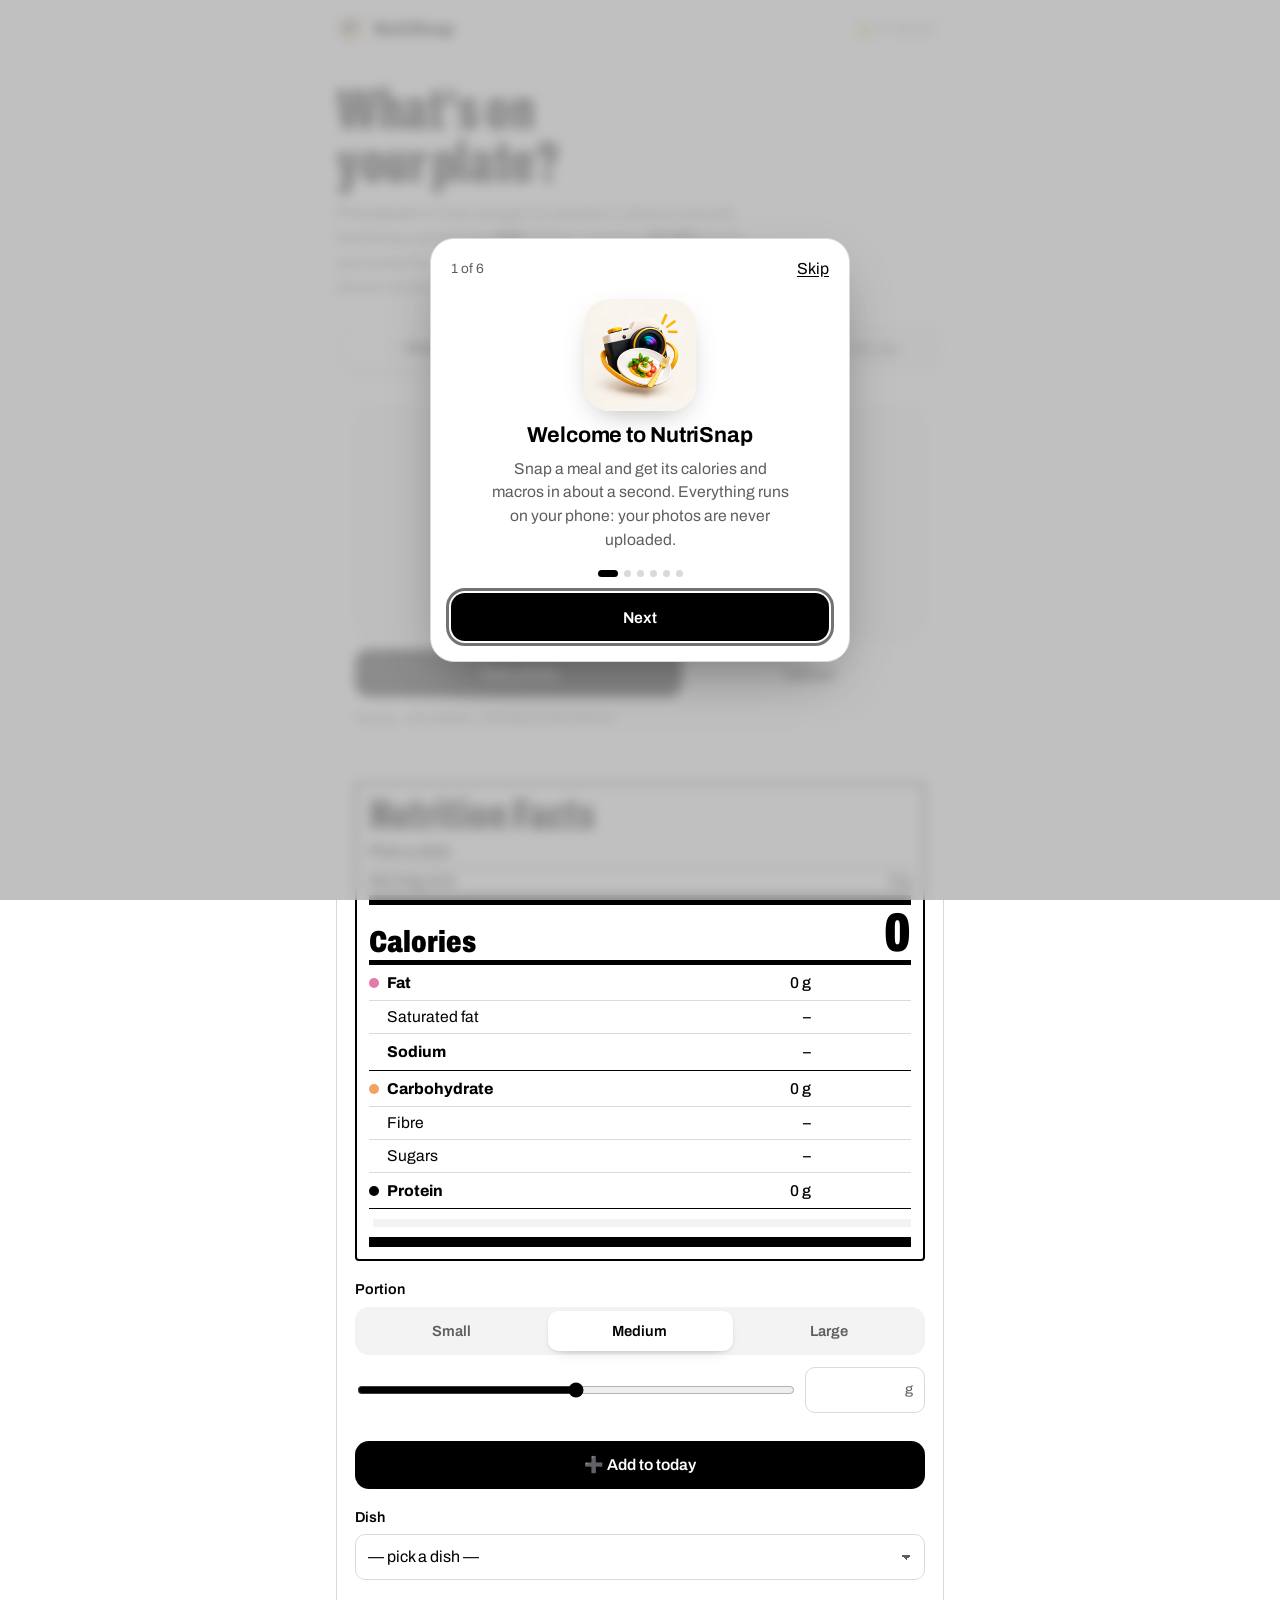
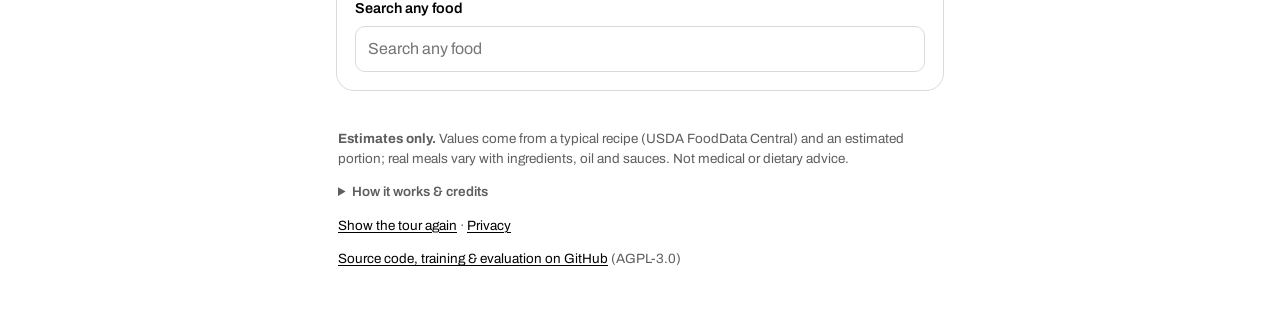
==== commit 50666eda: "My recipes: a Recipes tab to build home-cooked dishes from ingredients (USDA SR Legacy raw staples w" ====
--- a/docs/index.html
+++ b/docs/index.html
@@ -16,7 +16,7 @@
   <meta name="apple-mobile-web-app-title" content="NutriSnap">
   <meta name="apple-mobile-web-app-status-bar-style" content="default">
   <link rel="preload" href="fonts/archivo-wdth.woff2" as="font" type="font/woff2" crossorigin>
-  <link rel="stylesheet" href="style.css?v=967f7d1cf9">
+  <link rel="stylesheet" href="style.css?v=edffca8ce0">
 </head>
 <body>
   <header class="topbar">
@@ -41,8 +41,9 @@
     </section>
 
     <div class="tabs" role="tablist" aria-label="Input type">
-      <button type="button" role="tab" id="tab-meal" class="tab on" aria-selected="true" aria-controls="panel-meal">🍽️ Meal photo</button>
+      <button type="button" role="tab" id="tab-meal" class="tab on" aria-selected="true" aria-controls="panel-meal">🍽️ Photo</button>
       <button type="button" role="tab" id="tab-pack" class="tab" aria-selected="false" aria-controls="panel-pack">📦 Packaged</button>
+      <button type="button" role="tab" id="tab-recipes" class="tab" aria-selected="false" aria-controls="panel-recipes">🍲 Recipes</button>
       <button type="button" role="tab" id="tab-day" class="tab" aria-selected="false" aria-controls="panel-day">📊 My day</button>
     </div>
 
@@ -99,6 +100,78 @@
       <ul id="prod-results" class="list prod-results" hidden></ul>
     </section>
 
+
+    <!-- My recipes: home-cooked dishes, built from ingredients, saved on this device -->
+    <section id="panel-recipes" role="tabpanel" aria-labelledby="tab-recipes" hidden>
+      <div id="rc-list-view" class="card rc-list-card">
+        <div class="card-head"><h2>My recipes</h2><button id="rc-new" type="button" class="btn primary small-btn">New recipe</button></div>
+        <p id="rc-empty" class="muted">Add a dish you cook at home once: its ingredients and how many servings it makes.
+          NutriSnap works out every serving, and the dish shows up in search and your log like any other food.</p>
+        <ul id="rc-list" class="list rc-list"></ul>
+        <p id="rc-flash" class="hint" role="status" aria-live="polite"></p>
+      </div>
+
+      <div id="rc-editor" class="card rc-card" hidden>
+        <button id="rc-back" type="button" class="linkish rc-back">‹ My recipes</button>
+        <label class="sr" for="rc-name">Dish name</label>
+        <input id="rc-name" class="rc-name" type="text" placeholder="Name this dish" maxlength="60" autocomplete="off" enterkeyhint="next">
+        <div class="rc-yield" role="group" aria-label="Servings">
+          <span>Makes</span>
+          <button type="button" class="wt-step" data-serv="-1" aria-label="Fewer servings">−</button>
+          <b id="rc-serv" aria-live="polite">4</b>
+          <button type="button" class="wt-step" data-serv="1" aria-label="More servings">+</button>
+          <span id="rc-serv-word">servings</span>
+        </div>
+
+        <ul id="rc-ings" class="rc-ings" aria-label="Ingredients"></ul>
+        <div class="rc-add">
+          <label class="sr" for="rc-q">Add an ingredient</label>
+          <input id="rc-q" type="search" placeholder="Add an ingredient: pasta, olive oil, garlic…" autocomplete="off">
+          <ul id="rc-sugg" class="list rc-sugg" hidden></ul>
+          <div id="rc-pick" class="rc-pick" hidden>
+            <b id="rc-pick-name"></b>
+            <div class="rc-pick-row">
+              <label class="sr" for="rc-qty">Amount</label>
+              <input id="rc-qty" type="number" inputmode="decimal" min="0" step="any" value="1">
+              <label class="sr" for="rc-unit">Unit</label>
+              <select id="rc-unit"></select>
+              <button id="rc-add-btn" type="button" class="btn primary small-btn">Add</button>
+            </div>
+            <span id="rc-pick-hint" class="muted small"></span>
+          </div>
+        </div>
+
+        <label class="rc-cooked"><span>Cooked dish weighs <span class="muted">(optional)</span></span>
+          <span class="le-in"><input id="rc-cooked" type="number" inputmode="decimal" min="0" step="1" placeholder="0"><span>g</span></span></label>
+        <p class="muted small rc-cooked-help">Weigh the finished dish without the pot to log it by grams. Without it, the
+          dish is split evenly into servings.</p>
+
+        <div class="nf rc-nf" aria-live="polite">
+          <h3 class="nf-title">Nutrition Facts</h3>
+          <div class="nf-food" id="rc-per">Per serving</div>
+          <div class="nf-line nf-serving"><span>Serving size</span><b id="rc-serving">0 g</b></div>
+          <div class="nf-rule nf-heavy" aria-hidden="true"></div>
+          <div class="nf-cal"><span>Calories</span><b id="rc-kcal" class="kcal">0</b></div>
+          <div class="nf-rule nf-mid" aria-hidden="true"></div>
+          <ul class="nf-rows">
+            <li><span class="nf-k"><i class="dot fat"></i>Fat</span><b id="rc-f">0 g</b><span class="nf-e"></span></li>
+            <li class="nf-sub"><span class="nf-k">Saturated fat</span><b id="rc-sf">0 g</b><span class="nf-e"></span></li>
+            <li><span class="nf-k"><i class="dot none"></i>Sodium</span><b id="rc-na">0 mg</b><span class="nf-e" id="rc-salt"></span></li>
+            <li><span class="nf-k"><i class="dot carbs"></i>Carbohydrate</span><b id="rc-c">0 g</b><span class="nf-e"></span></li>
+            <li class="nf-sub"><span class="nf-k">Fibre</span><b id="rc-fb">0 g</b><span class="nf-e"></span></li>
+            <li class="nf-sub"><span class="nf-k">Sugars</span><b id="rc-sg">0 g</b><span class="nf-e"></span></li>
+            <li><span class="nf-k"><i class="dot protein"></i>Protein</span><b id="rc-p">0 g</b><span class="nf-e"></span></li>
+          </ul>
+          <div class="nf-rule nf-heavy" aria-hidden="true"></div>
+        </div>
+
+        <p id="rc-msg" class="hint rc-msg" role="status" aria-live="polite"></p>
+        <div class="rc-actions">
+          <button id="rc-delete" type="button" class="linkish danger" hidden>Delete recipe</button>
+          <button id="rc-save" type="button" class="btn primary">Save recipe</button>
+        </div>
+      </div>
+    </section>
 
     <!-- My day: calorie target + today's log (stored only on this device) -->
     <section id="panel-day" role="tabpanel" aria-labelledby="tab-day" hidden>
@@ -429,7 +502,7 @@
   </div>
 
   <script src="ort/ort.wasm.min.js"></script>
-  <script src="app.js?v=7717cbbe50"></script>
+  <script src="app.js?v=b60a92bdc9"></script>
   <script src="products.js?v=5c2fdfff6c"></script>
   <script src="openvocab.js?v=62177ce2f7"></script>
   <script src="plate.js?v=a0d49d169d"></script>
@@ -437,10 +510,11 @@
   <script src="learn.js?v=83e94f1c79"></script>
   <script src="quicklog.js?v=824cda88c3"></script>
   <script src="weight.js?v=804c49732f"></script>
-  <script src="backup.js?v=2aba8baa5f"></script>
+  <script src="backup.js?v=1822bab602"></script>
   <script src="report.js?v=60299acc57"></script>
+  <script src="recipes.js?v=13ba89093f"></script>
   <script src="water.js?v=28619159ba"></script>
   <script src="tour.js?v=c6027606f8"></script>
-  <script src="motion.js?v=01e6e669fe"></script>
+  <script src="motion.js?v=f0b5cd75d0"></script>
 </body>
 </html>
--- a/docs/style.css
+++ b/docs/style.css
@@ -274,8 +274,9 @@
 .plate-total .pe-macros { grid-column: 1 / -1; font-weight: 400; }
 
 /* my day */
-.tabs { grid-template-columns: repeat(3, 1fr); }
-.tab { padding: 10px 4px; font-size: .9rem; }
+.tabs { grid-template-columns: repeat(4, 1fr); }
+.tab { padding: 10px 2px; font-size: .86rem; white-space: nowrap; }
+@media (max-width: 360px) { .tab { font-size: .78rem; } }
 .add-today { margin-top: 16px; }
 #plate-add { margin-top: 10px; }
 .added { font-size: .88rem; color: var(--muted); min-height: 0; max-height: 0; overflow: hidden; transition: max-height .25s, margin .25s; }
@@ -651,3 +652,64 @@
 .wt-mini.full .wt-mini-glass { stroke: var(--ink); }
 .wt-mini:active svg { transform: scale(.9); }
 @media (max-width: 360px) { .wt-body { grid-template-columns: 92px 1fr; gap: 12px; } .wt-glass { width: 92px; } }
+
+
+/* my recipes: a recipe card that grows its own Nutrition Facts label */
+.rc-list .rc-row { display: grid; grid-template-columns: minmax(0, 1fr) auto; align-items: center; gap: 10px; padding: 8px 10px 8px 0; }
+.rc-list .rc-open { all: unset; box-sizing: border-box; cursor: pointer; padding: 6px 12px; min-width: 0; border-radius: 8px; }
+.rc-list .rc-open:focus-visible { outline: 3px solid color-mix(in srgb, var(--primary) 55%, transparent); }
+.rc-row-name { display: block; font: 800 1.15rem/1.15 var(--font-display); font-stretch: 75%; overflow-wrap: anywhere; }
+.rc-list .sub { display: block; color: var(--muted); font-size: .82rem; margin-top: 2px; }
+.rc-list .rc-row .btn { all: unset; box-sizing: border-box; white-space: nowrap; display: inline-flex; align-items: center; justify-content: center;
+  min-height: 40px; padding: 0 14px; border-radius: 12px; font: 600 .88rem var(--font); cursor: pointer; background: var(--primary-soft); color: var(--ink); }
+.rc-list .rc-row .btn:active { transform: scale(.96); }
+.rc-list .rc-row .btn:focus-visible { outline: 3px solid color-mix(in srgb, var(--primary) 55%, transparent); }
+.rc-list li.rc-new { animation: rc-filed .9s var(--spring); }
+@keyframes rc-filed { 0% { background: var(--primary-soft); transform: translateY(-14px) scale(.97); opacity: 0; } 40% { opacity: 1; }
+  100% { background: transparent; transform: none; } }
+#rc-flash:empty { display: none; }
+
+.rc-card { padding-top: 12px; }
+.rc-back { font-size: .9rem; text-decoration: none; color: var(--muted); }
+.rc-name { display: block; width: 100%; margin: 10px 0 6px; border: 0; border-bottom: 2px solid var(--ink); border-radius: 0; background: none;
+  color: var(--ink); font: 900 2.2rem/1.05 var(--font-display); font-stretch: 65%; padding: 4px 0 6px; outline: none; }
+.rc-name::placeholder { color: var(--line); }
+.rc-name:focus-visible { border-bottom-width: 4px; padding-bottom: 4px; }
+.rc-yield { display: flex; align-items: center; gap: 10px; margin: 10px 0 16px; font-weight: 600; }
+.rc-yield b { font: 900 1.6rem var(--font-display); font-stretch: 70%; min-width: 1.6em; text-align: center; font-variant-numeric: tabular-nums; }
+.rc-yield span:last-child { color: var(--muted); font-weight: 500; }
+
+.rc-ings { list-style: none; margin: 0; padding: 0; border-top: 1px solid var(--ink); }
+.rc-ings li { display: grid; grid-template-columns: minmax(0, 1fr) auto 32px; gap: 8px; align-items: center; padding: 9px 0;
+  border-bottom: 1px solid var(--line); font-variant-numeric: tabular-nums; }
+.rc-ings .rc-qty { display: block; color: var(--muted); font-size: .85rem; font-weight: 400; margin-top: 1px; }
+.rc-ings .rc-ing-name { font-weight: 600; overflow-wrap: anywhere; }
+.rc-ings b { font-weight: 500; white-space: nowrap; }
+.rc-ings .log-x { all: unset; display: grid; place-items: center; width: 32px; height: 28px; color: var(--muted); cursor: pointer; border-radius: 8px; align-self: center; }
+.rc-ings .log-x:hover, .rc-ings .log-x:focus-visible { background: var(--primary-soft); }
+.rc-ings li.rc-ings-empty { display: block; font-size: .9rem; }
+
+.rc-add { margin-top: 12px; position: relative; }
+.rc-add input[type="search"] { width: 100%; }
+.rc-sugg { max-height: 300px; overflow: auto; margin-top: 6px; }
+.rc-sugg li button { display: block; }
+.rc-sugg .tag { color: var(--muted); font-size: .78rem; margin-left: 6px; }
+.rc-pick { margin-top: 10px; padding: 12px; border-radius: var(--radius-sm); background: var(--surface-2); display: grid; gap: 8px;
+  animation: m-rise .35s var(--spring); }
+.rc-pick-row { display: grid; grid-template-columns: 84px minmax(0, 1fr) auto; gap: 8px; align-items: center; }
+.rc-pick-row input { text-align: right; min-height: 44px; }
+.rc-pick-row select { min-height: 44px; }
+
+.rc-cooked { display: flex; justify-content: space-between; align-items: center; gap: 12px; margin-top: 18px; font-weight: 600; font-size: .95rem; }
+.rc-cooked .muted { font-weight: 400; }
+.rc-cooked input { width: 110px; text-align: right; }
+.rc-cooked-help { margin: 6px 0 16px; }
+.rc-nf .nf-title { font-size: 2.3rem; }
+.rc-msg:empty { display: none; }
+.rc-msg { color: #d0567f; }
+.rc-actions { display: flex; justify-content: space-between; align-items: center; gap: 12px; margin-top: 16px; }
+.rc-actions .btn { min-width: 50%; margin-left: auto; }
+.rc-actions .linkish.danger { margin: 0; }
+/* saving: the card files itself away into the list */
+.rc-filing { animation: rc-file .38s cubic-bezier(.5, 0, .75, 0) forwards; transform-origin: 50% 0; }
+@keyframes rc-file { to { transform: translateY(-24px) scale(.92); opacity: 0; } }
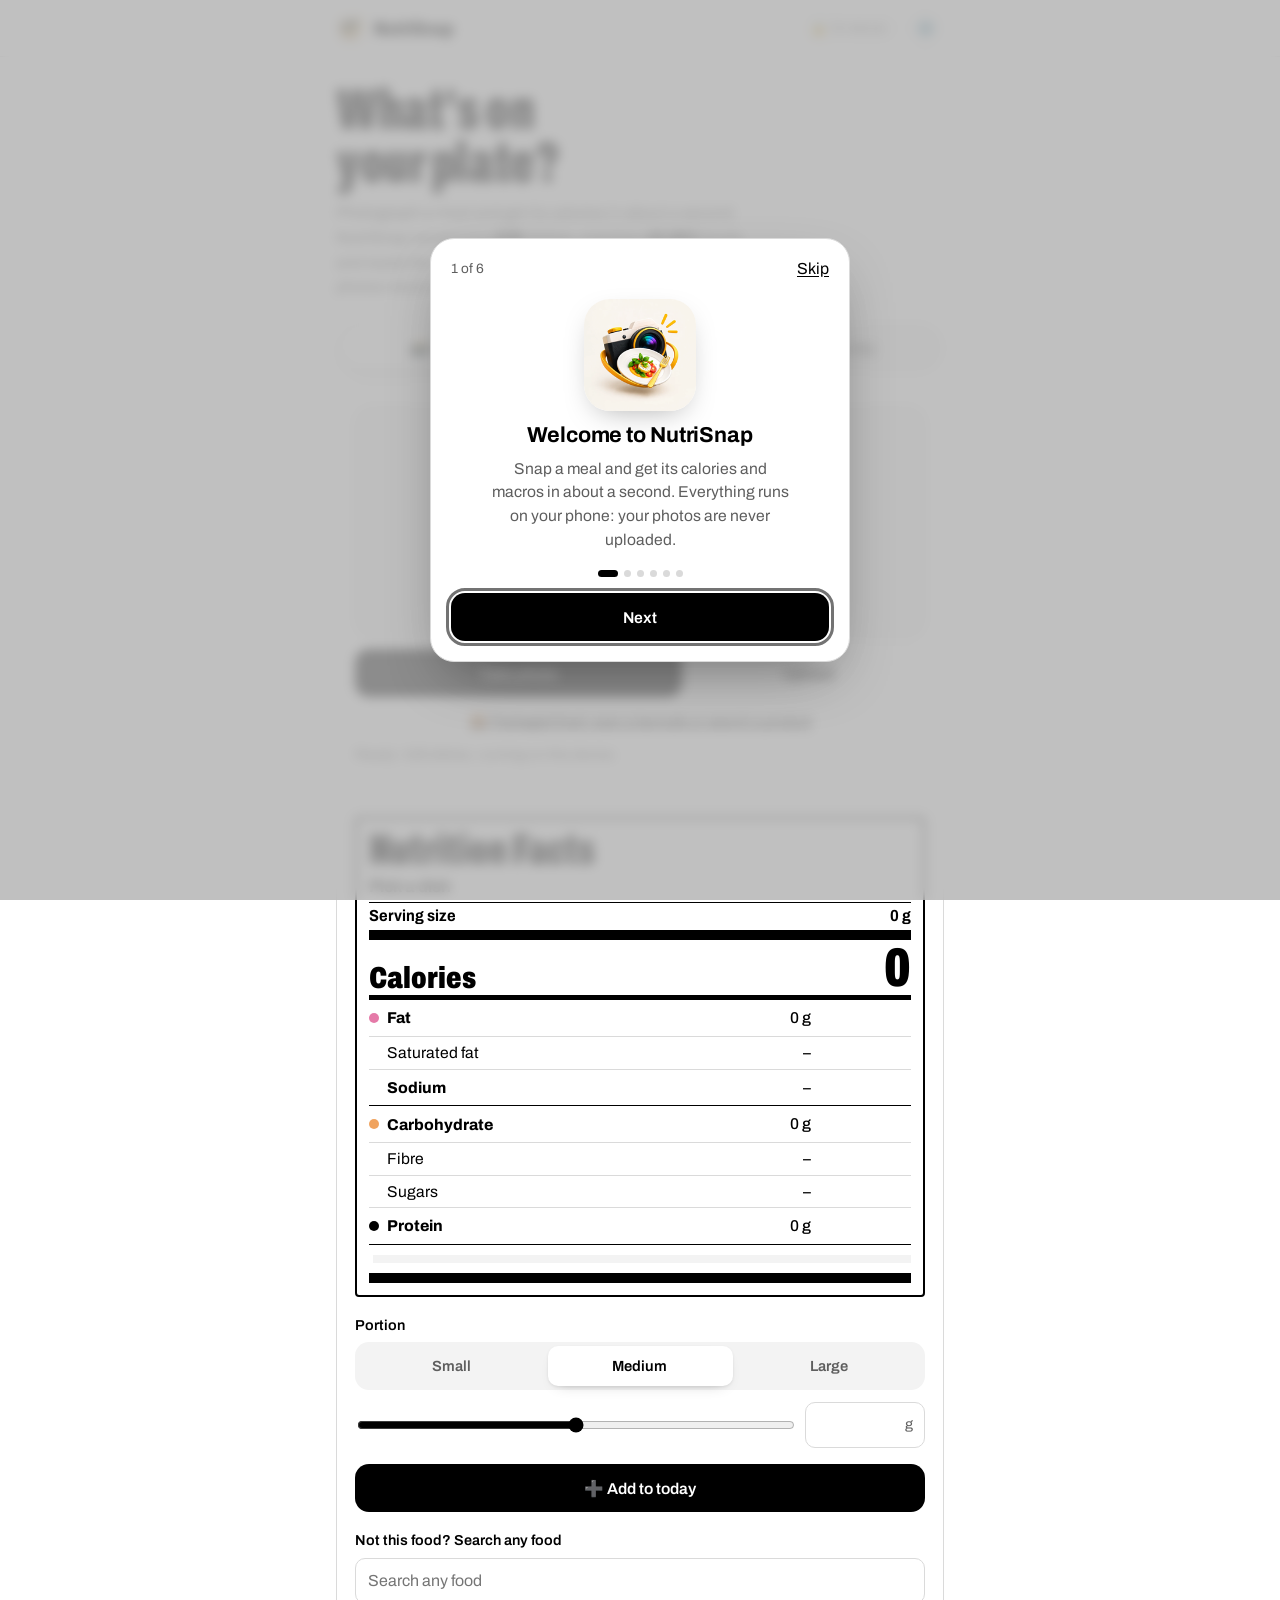
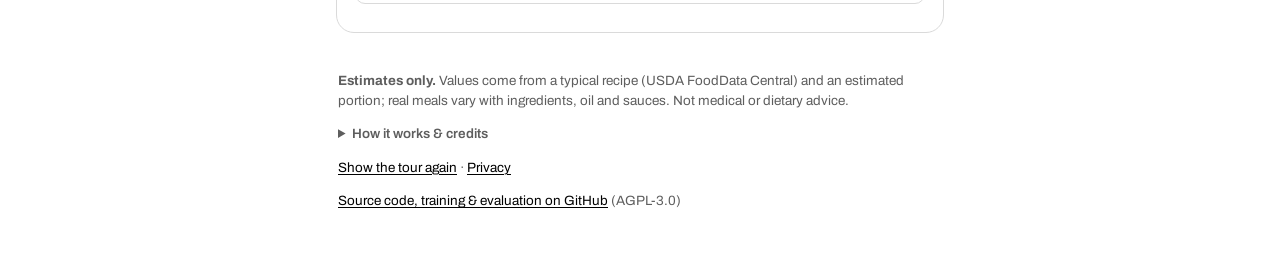
==== commit 26472c8f: "Simplify: three tabs (Snap, Recipes, My day) with Settings in the top bar (target, double-check, lea" ====
--- a/docs/index.html
+++ b/docs/index.html
@@ -16,7 +16,7 @@
   <meta name="apple-mobile-web-app-title" content="NutriSnap">
   <meta name="apple-mobile-web-app-status-bar-style" content="default">
   <link rel="preload" href="fonts/archivo-wdth.woff2" as="font" type="font/woff2" crossorigin>
-  <link rel="stylesheet" href="style.css?v=edffca8ce0">
+  <link rel="stylesheet" href="style.css?v=5b16115313">
 </head>
 <body>
   <header class="topbar">
@@ -25,6 +25,7 @@
       <div class="topbar-right">
         <button id="install-btn" type="button" class="btn primary install-btn" hidden>Install app</button>
         <span class="privacy" title="Photos are analysed on this device and never uploaded">🔒 On-device</span>
+        <button id="settings-btn" type="button" class="icon-btn" aria-label="Settings" title="Settings">⚙️</button>
       </div>
     </div>
   </header>
@@ -41,8 +42,7 @@
     </section>
 
     <div class="tabs" role="tablist" aria-label="Input type">
-      <button type="button" role="tab" id="tab-meal" class="tab on" aria-selected="true" aria-controls="panel-meal">🍽️ Photo</button>
-      <button type="button" role="tab" id="tab-pack" class="tab" aria-selected="false" aria-controls="panel-pack">📦 Packaged</button>
+      <button type="button" role="tab" id="tab-meal" class="tab on" aria-selected="true" aria-controls="panel-meal">📸 Snap</button>
       <button type="button" role="tab" id="tab-recipes" class="tab" aria-selected="false" aria-controls="panel-recipes">🍲 Recipes</button>
       <button type="button" role="tab" id="tab-day" class="tab" aria-selected="false" aria-controls="panel-day">📊 My day</button>
     </div>
@@ -66,6 +66,7 @@
           <input id="file" type="file" accept="image/*" hidden>
         </label>
       </div>
+      <button id="pack-btn" type="button" class="linkish pack-btn" aria-expanded="false" aria-controls="panel-pack">📦 Packaged food: scan a barcode or search a product</button>
       <div id="status" class="status" role="status" aria-live="polite">
         <div class="bar"><div id="bar-fill"></div></div>
         <span id="status-text">Loading the model…</span>
@@ -73,8 +74,8 @@
     </section>
 
     <!-- Packaged food -->
-    <section id="panel-pack" class="card" role="tabpanel" aria-labelledby="tab-pack" hidden>
-      <h2>Scan or search a product</h2>
+    <section id="panel-pack" class="card" aria-labelledby="pack-h" hidden>
+      <div class="card-head"><h2 id="pack-h">Scan or search a product</h2><button id="pack-close" type="button" class="linkish">Close</button></div>
       <p class="muted small">Biscuits, shakes, chips, ready meals… Product data from
         <a href="https://world.openfoodfacts.org" target="_blank" rel="noopener">Open Food Facts</a> (needs internet).</p>
       <div class="actions">
@@ -175,6 +176,11 @@
 
     <!-- My day: calorie target + today's log (stored only on this device) -->
     <section id="panel-day" role="tabpanel" aria-labelledby="tab-day" hidden>
+      <div id="target-prompt" class="card target-prompt" hidden>
+        <h2>Set your daily calorie target</h2>
+        <p class="muted small">Age, height, weight and how active you are. It takes a minute and stays on this phone.</p>
+        <button type="button" class="btn primary wide" data-open-settings="target">Set my target</button>
+      </div>
       <div id="today" class="card">
         <div class="card-head"><h2>Today</h2><span class="muted small" id="today-date"></span></div>
         <div class="streak-row"><span id="streak" class="streak" hidden></span><span id="streak-cheer" class="small" role="status" aria-live="polite"></span></div>
@@ -204,17 +210,17 @@
               <li><i class="dot carbs"></i><span>Carbs</span><b id="t-c">0 g</b><span class="muted"></span></li>
               <li><i class="dot fat"></i><span>Fat</span><b id="t-f">0 g</b><span class="muted"></span></li>
             </ul>
-            <ul id="t-micros" class="legend today-micros" aria-label="Fibre, sugars, salt and saturated fat today" hidden></ul>
-            <p id="t-micros-note" class="muted small"></p>
+            <details class="fold micros-fold" id="t-micros-fold" hidden><summary id="t-micros-sum">Fibre, sugars, salt</summary>
+              <ul id="t-micros" class="legend today-micros" aria-label="Fibre, sugars, salt and saturated fat today"></ul>
+              <p id="t-micros-note" class="muted small"></p></details>
           </div>
         </div>
         <ul id="log" class="list log"></ul>
         <p id="log-empty" class="muted small">Nothing logged yet. Snap a meal, scan a product or search a food, then tap <b>Add to today</b>.</p>
         <p id="log-hint" class="muted small" hidden>Tap a food to change its amount or meal, or add it to your favourites.</p>
         <div id="recent-wrap" class="recent-wrap" hidden><div class="mini-h">⚡ Quick add</div><div id="recent" class="chips"></div></div>
-        <div class="ideas-wrap"><div class="mini-h">💡 What can I still eat?</div><div id="ideas"></div></div>
-        <div class="week" id="week" aria-label="Calories over the last 7 days"></div>
-        <button id="log-clear" type="button" class="btn ghost wide" hidden>Clear today</button>
+        <details class="fold ideas-wrap"><summary>💡 What can I still eat?</summary><div id="ideas"></div></details>
+        <button id="log-clear" type="button" class="linkish log-clear" hidden>Clear today</button>
       </div>
 
       <div class="card water" id="water-card">
@@ -254,6 +260,7 @@
       <div class="card" id="report-card">
         <div class="card-head"><h2>📅 Your week</h2><span id="report-range" class="muted small"></span></div>
         <div id="report"></div>
+        <div class="week" id="week" aria-label="Calories over the last 7 days"></div>
       </div>
 
       <div class="card weight" id="weight-card">
@@ -268,27 +275,13 @@
           with water; the line shows the real trend.</p>
       </div>
 
-      <div class="card learned">
-        <div class="card-head"><h2>🧠 Learned from you</h2><span class="muted small" id="learned-count"></span></div>
-        <p class="muted small">When you correct a photo (another dish, a search result, a drink), NutriSnap remembers it and suggests
-          your answer next time a similar photo comes up. It keeps only a numeric fingerprint of the photo, never the photo, and
-          only on this phone.</p>
-        <button id="learn-forget" type="button" class="btn ghost wide" hidden>Forget all</button>
-      </div>
-
-      <div class="card backup" id="backup-card">
-        <div class="card-head"><h2>💾 Backup &amp; privacy</h2></div>
-        <p class="muted small">Everything you enter stays on this phone only. <span id="backup-now"></span>
-          Save a backup file to move it to a new phone or keep it safe. <a href="privacy.html">Privacy details</a></p>
-        <div class="backup-actions">
-          <button id="backup-save" type="button" class="btn primary">Download backup</button>
-          <label class="btn ghost">Restore from file<input id="backup-load" type="file" accept="application/json,.json" hidden></label>
-        </div>
-        <p id="backup-status" class="hint" role="status" aria-live="polite"></p>
-        <button id="data-delete" type="button" class="linkish danger">Delete all my data</button>
-      </div>
-
-      <div class="card">
+    </section>
+
+    <!-- What the model sees -->
+    <!-- Settings: target, backup & privacy, learned photos, preferences -->
+    <section id="panel-settings" aria-labelledby="settings-h" hidden>
+      <div class="settings-head"><button id="settings-back" type="button" class="linkish">‹ Back</button><h2 id="settings-h">Settings</h2></div>
+      <div class="card" id="target-card">
         <div class="card-head"><h2>My calorie target</h2></div>
         <p class="muted small">Your details stay on this phone. Used only to estimate how much energy you burn in a day.</p>
         <form id="profile" class="profile" novalidate>
@@ -331,9 +324,36 @@
             3–4 weeks, lower the target by 100–200 kcal. Not for pregnancy, breastfeeding, eating disorders or medical diets: ask a doctor or dietitian.</p>
         </div>
       </div>
-    </section>
-
-    <!-- What the model sees -->
+
+      <div class="card" id="prefs-card">
+        <div class="card-head"><h2>Photos</h2></div>
+        <label class="second-toggle"><input type="checkbox" id="second-auto">
+          <span>Double-check every photo with Identify anything <span class="muted">(one-time ~110 MB download, about a second per
+          photo). It catches most dishes NutriSnap doesn't know and offers its answer.</span></span></label>
+      </div>
+
+      <div class="card learned">
+        <div class="card-head"><h2>🧠 Learned from you</h2><span class="muted small" id="learned-count"></span></div>
+        <p class="muted small">When you correct a photo (another dish, a search result, a drink), NutriSnap remembers it and suggests
+          your answer next time a similar photo comes up. It keeps only a numeric fingerprint of the photo, never the photo, and
+          only on this phone.</p>
+        <button id="learn-forget" type="button" class="btn ghost wide" hidden>Forget all</button>
+      </div>
+
+      <div class="card backup" id="backup-card">
+        <div class="card-head"><h2>💾 Backup &amp; privacy</h2></div>
+        <p class="muted small">Everything you enter stays on this phone only. <span id="backup-now"></span>
+          Save a backup file to move it to a new phone or keep it safe. <a href="privacy.html">Privacy details</a></p>
+        <div class="backup-actions">
+          <button id="backup-save" type="button" class="btn primary">Download backup</button>
+          <label class="btn ghost">Restore from file<input id="backup-load" type="file" accept="application/json,.json" hidden></label>
+        </div>
+        <p id="backup-status" class="hint" role="status" aria-live="polite"></p>
+        <button id="data-delete" type="button" class="linkish danger">Delete all my data</button>
+      </div>
+
+    </section>
+
     <section id="results" class="card" aria-labelledby="res-h" hidden>
       <div class="card-head">
         <h2 id="res-h">What I see</h2>
@@ -344,16 +364,25 @@
       <div id="learn" class="plate-dish learn" role="status" hidden></div>
       <div id="drink-pick" class="plate-dish drink-pick" hidden></div>
       <ol id="top3" class="top3"></ol>
+      <div id="second" class="second" role="status" aria-live="polite" hidden></div>
+      <button id="more-btn" type="button" class="more-btn" aria-expanded="false" aria-controls="more">Not right, or more than one food?</button>
+      <div id="more" class="more" hidden>
 
       <div id="plate" class="plate" hidden>
         <div class="divider"></div>
-        <div class="ov-title">🍱 More than one food?</div>
+        <div class="ov-title">🍱 More than one food on the plate?</div>
         <p class="muted small">Outline every food on the plate (rice, curry, salad, bread…) and add them up. One-time download, then it works offline.</p>
         <button id="plate-btn" type="button" class="btn soft wide">Split the plate</button>
         <div id="plate-status" class="hint" role="status" aria-live="polite"></div>
         <div id="plate-view" hidden>
           <div id="plate-dish" class="plate-dish" hidden></div>
           <canvas id="plate-canvas" class="plate-canvas" role="img" aria-label="Your photo with each food outlined"></canvas>
+          <label class="plate-size"><span>Your plate</span>
+            <select id="plate-size" aria-label="Plate size">
+              <option value="small">Small (about 20 cm)</option>
+              <option value="standard">Standard (about 25 cm)</option>
+              <option value="large">Large (about 30 cm)</option>
+            </select></label>
           <ul id="plate-list" class="list plate-list"></ul>
           <div id="plate-balance" class="plate-balance" hidden></div>
           <div id="plate-total" class="photo-est plate-total" hidden></div>
@@ -364,7 +393,7 @@
       <div class="divider"></div>
       <div class="ov">
         <div class="ov-text">
-          <div class="ov-title">Not quite right?</div>
+          <div class="ov-title">🌍 A dish I don't know?</div>
           <p class="muted small" id="ov-note">Match against <span id="ov-count">thousands of</span> dishes and foods from every cuisine,
             and estimate calories straight from the photo. One-time ~110 MB download.</p>
         </div>
@@ -381,6 +410,7 @@
         <div class="pe-macros" id="pe-macros"></div>
         <p class="muted small" id="pe-note"></p>
         <button id="pe-use" type="button" class="btn ghost wide">Set portion from photo</button>
+      </div>
       </div>
     </section>
 
@@ -421,18 +451,26 @@
           <input id="grams-range" type="range" min="0" max="1200" step="5" aria-label="Portion in grams">
           <span class="grams-box"><input id="grams" type="number" min="0" max="3000" step="5" aria-label="Amount"><span id="unit">g</span></span>
         </div>
-      </div>
-
-      <p id="burn" class="burn muted small"></p>
+        <button type="button" id="usual-hint" class="usual-hint muted small"></button>
+      </div>
+
+      <details class="adjust" id="style-field" hidden>
+        <summary id="style-sum">How it was cooked: Normal</summary>
+        <div class="seg seg-style" role="radiogroup" aria-label="Cooking style">
+          <button type="button" data-style="light" role="radio">Light</button>
+          <button type="button" data-style="normal" role="radio" class="on">Normal</button>
+          <button type="button" data-style="rich" role="radio">Rich</button>
+        </div>
+        <p id="style-hint" class="muted small style-hint"></p>
+      </details>
+
       <button id="add-today" type="button" class="btn primary wide add-today">➕ Add to today</button>
       <div id="added" class="added" role="status" aria-live="polite"></div>
 
-      <label class="field"><span class="label">Dish</span>
-        <select id="dish"></select>
-      </label>
+      <select id="dish" hidden aria-hidden="true" tabindex="-1"></select>
 
       <div class="field">
-        <label class="label" for="search">Search any food</label>
+        <label class="label" for="search">Not this food? Search any food</label>
         <input id="search" type="search" placeholder="Search any food" autocomplete="off">
         <ul id="search-results" class="list search-results" hidden></ul>
       </div>
@@ -453,6 +491,7 @@
           <p id="ingredients" class="small"></p><p id="allergens" class="small"></p></details>
       </div>
       <p id="source" class="source"></p>
+      <p id="burn" class="burn muted small"></p>
     </section>
 
     <footer class="foot">
@@ -502,19 +541,19 @@
   </div>
 
   <script src="ort/ort.wasm.min.js"></script>
-  <script src="app.js?v=b60a92bdc9"></script>
+  <script src="app.js?v=a6a3dd492d"></script>
   <script src="products.js?v=5c2fdfff6c"></script>
-  <script src="openvocab.js?v=62177ce2f7"></script>
-  <script src="plate.js?v=a0d49d169d"></script>
-  <script src="diary.js?v=59ddda5cd1"></script>
+  <script src="openvocab.js?v=1d19f433c1"></script>
+  <script src="plate.js?v=f75ede5795"></script>
+  <script src="diary.js?v=7506e7e3f0"></script>
   <script src="learn.js?v=83e94f1c79"></script>
   <script src="quicklog.js?v=824cda88c3"></script>
   <script src="weight.js?v=804c49732f"></script>
-  <script src="backup.js?v=1822bab602"></script>
+  <script src="backup.js?v=f59e3d9060"></script>
   <script src="report.js?v=60299acc57"></script>
   <script src="recipes.js?v=13ba89093f"></script>
   <script src="water.js?v=28619159ba"></script>
-  <script src="tour.js?v=c6027606f8"></script>
-  <script src="motion.js?v=f0b5cd75d0"></script>
+  <script src="tour.js?v=eff4741e85"></script>
+  <script src="motion.js?v=1c4c618457"></script>
 </body>
 </html>
--- a/docs/style.css
+++ b/docs/style.css
@@ -274,9 +274,8 @@
 .plate-total .pe-macros { grid-column: 1 / -1; font-weight: 400; }
 
 /* my day */
-.tabs { grid-template-columns: repeat(4, 1fr); }
-.tab { padding: 10px 2px; font-size: .86rem; white-space: nowrap; }
-@media (max-width: 360px) { .tab { font-size: .78rem; } }
+.tabs { grid-template-columns: repeat(3, 1fr); }
+.tab { padding: 10px 4px; font-size: .92rem; white-space: nowrap; }
 .add-today { margin-top: 16px; }
 #plate-add { margin-top: 10px; }
 .added { font-size: .88rem; color: var(--muted); min-height: 0; max-height: 0; overflow: hidden; transition: max-height .25s, margin .25s; }
@@ -713,3 +712,55 @@
 /* saving: the card files itself away into the list */
 .rc-filing { animation: rc-file .38s cubic-bezier(.5, 0, .75, 0) forwards; transform-origin: 50% 0; }
 @keyframes rc-file { to { transform: translateY(-24px) scale(.92); opacity: 0; } }
+
+/* your usual portion, cooking style */
+.usual-hint { all: unset; display: block; margin-top: 8px; font-size: .85rem; color: var(--muted); }
+.usual-hint:empty { display: none; }
+.usual-hint.linkish { color: var(--ink); text-decoration: underline; text-underline-offset: 2px; cursor: pointer; }
+.style-hint { margin: 6px 0 0; }
+.plate-size { display: flex; justify-content: space-between; align-items: center; gap: 12px; margin-top: 12px; font-weight: 600; font-size: .92rem; }
+.plate-size select { width: auto; min-height: 40px; }
+
+/* second opinion */
+.second { margin-top: 12px; padding: 12px 14px; border-radius: 14px; background: var(--primary-soft); display: grid; gap: 10px; font-size: .92rem; }
+.second-actions { display: flex; flex-wrap: wrap; gap: 8px; }
+.second .btn, .second .chip { white-space: normal; text-align: left; height: auto; min-height: 38px; max-width: 100%; }
+.second-toggle { display: flex; gap: 10px; align-items: flex-start; margin-top: 12px; font-size: .86rem; cursor: pointer; }
+.second-toggle input { width: 18px; height: 18px; margin: 1px 0 0; accent-color: var(--primary); flex: none; }
+
+
+/* ---------------------------------------------------------------- simpler screens */
+.icon-btn { display: grid; place-items: center; width: 38px; height: 38px; border-radius: 50%; border: 1px solid var(--line);
+  background: var(--surface); font-size: 1.05rem; cursor: pointer; }
+.icon-btn:focus-visible { outline: 3px solid color-mix(in srgb, var(--primary) 55%, transparent); }
+@media (max-width: 380px) { .privacy { display: none; } }
+.pack-btn { display: block; margin: 14px auto 2px; font-size: .9rem; text-align: center; }
+.settings-head { display: flex; align-items: baseline; gap: 14px; margin: 4px 0 12px; }
+.settings-head h2 { font: 900 1.9rem/1 var(--font-display); font-stretch: 65%; }
+.target-prompt h2 { margin-bottom: 4px; }
+.target-prompt .btn { margin-top: 10px; }
+
+/* the photo result: one answer first, the rest one tap away */
+.more-btn { all: unset; box-sizing: border-box; display: block; width: 100%; margin-top: 12px; padding: 12px 14px; border-radius: 12px;
+  border: 1px dashed color-mix(in srgb, var(--ink) 28%, var(--line)); text-align: center; font: 600 .92rem var(--font); cursor: pointer; }
+.more-btn:focus-visible { outline: 3px solid color-mix(in srgb, var(--primary) 55%, transparent); }
+#results:not(.show-more) .top3 li + li { display: none; }
+#results:not(.show-more) .top3 li:first-child { padding-bottom: 0; }
+.more { animation: m-rise .35s var(--spring); }
+
+/* folded rows: open on tap */
+details.adjust, details.fold { margin-top: 14px; border-top: 1px solid var(--line); padding-top: 10px; }
+details.adjust > summary, details.fold > summary { list-style: none; cursor: pointer; font: 600 .92rem var(--font); display: flex;
+  justify-content: space-between; align-items: center; gap: 10px; padding: 4px 0; }
+details.adjust > summary::-webkit-details-marker, details.fold > summary::-webkit-details-marker { display: none; }
+details.adjust > summary::after, details.fold > summary::after { content: "›"; font-size: 1.3rem; line-height: 1; color: var(--muted);
+  transition: transform .3s var(--spring); }
+details[open].adjust > summary::after, details[open].fold > summary::after { transform: rotate(90deg); }
+details.adjust[open] > :not(summary), details.fold[open] > :not(summary) { animation: m-rise .3s var(--ease); }
+details.adjust .seg { margin-top: 8px; }
+.micros-fold { margin-top: 10px; }
+.micros-fold .today-micros { border-top: 0; margin-top: 4px; padding-top: 0; }
+.ideas-wrap > summary { font: 600 .92rem var(--font-display); }
+.log-clear { display: block; margin: 12px auto 0; font-size: .85rem; color: var(--muted); }
+#report-card .week { margin-top: 14px; }
+.burn { margin: 10px 0 0; }
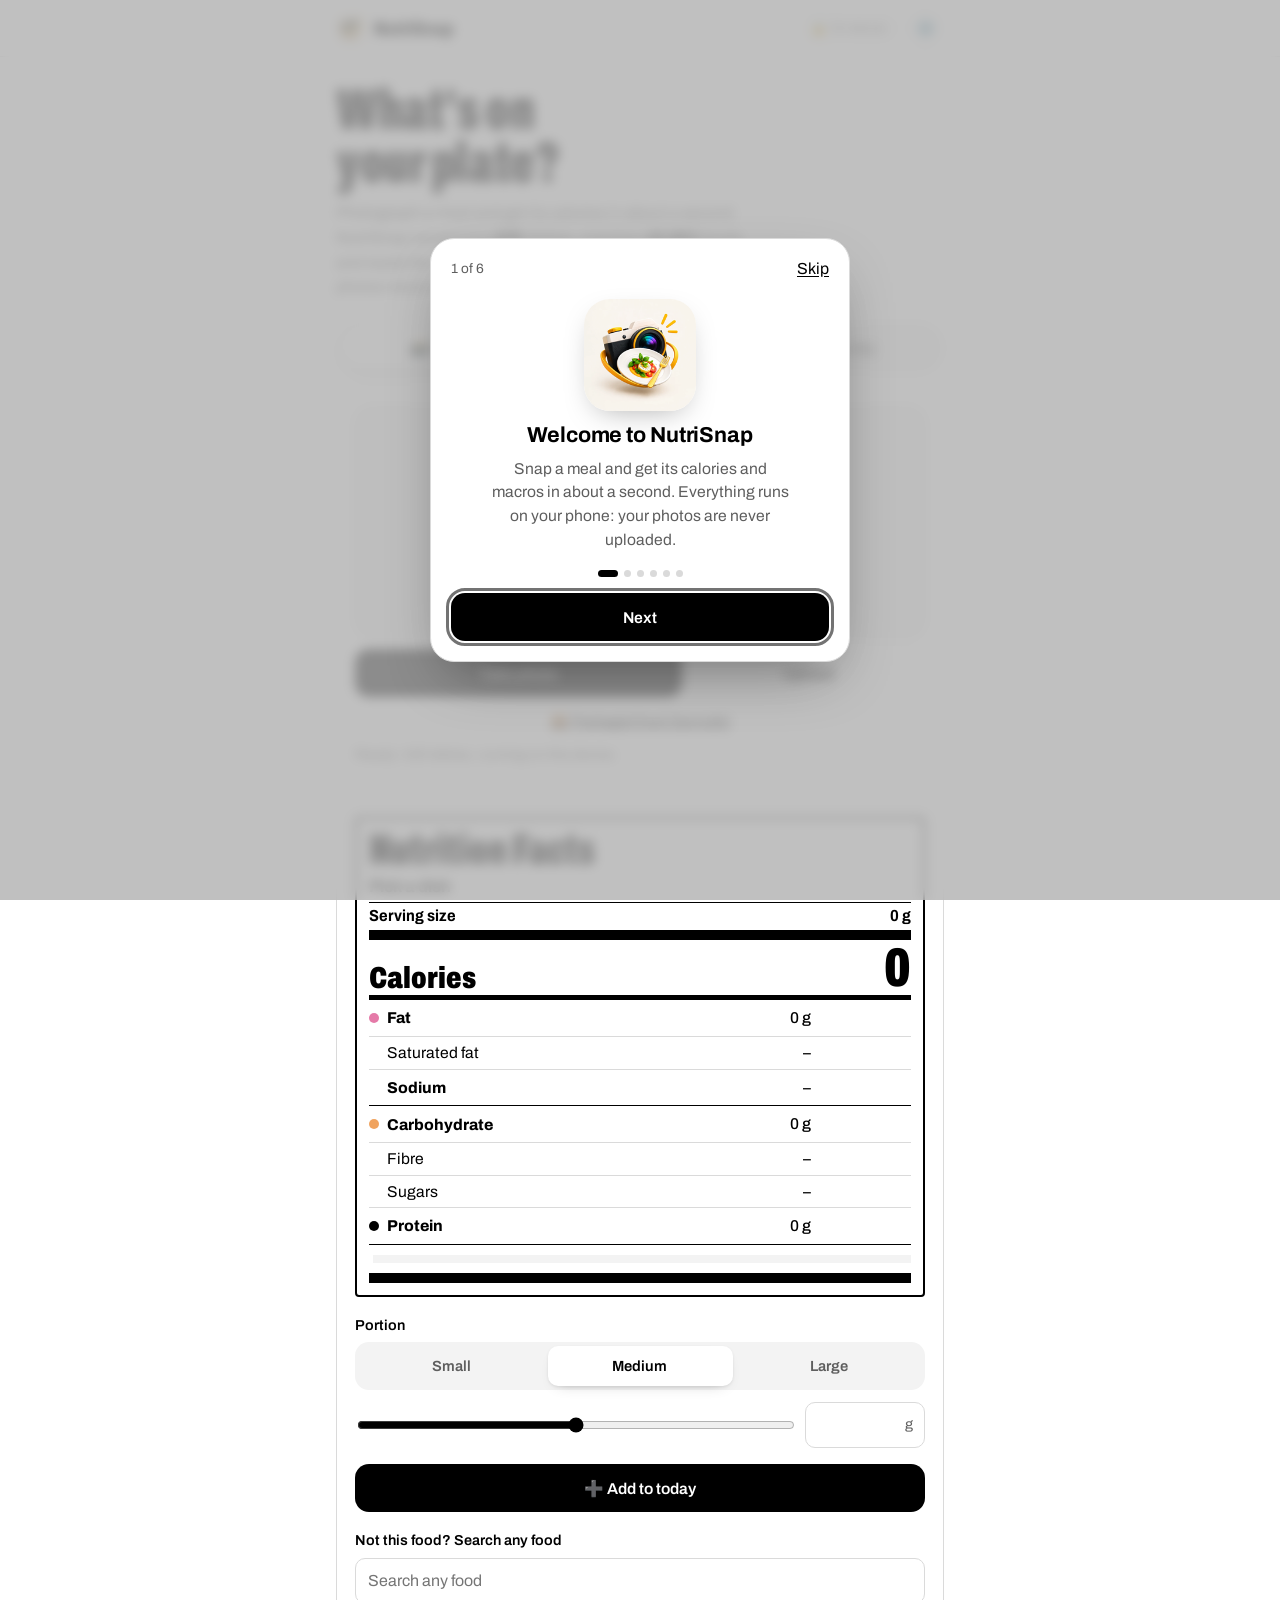
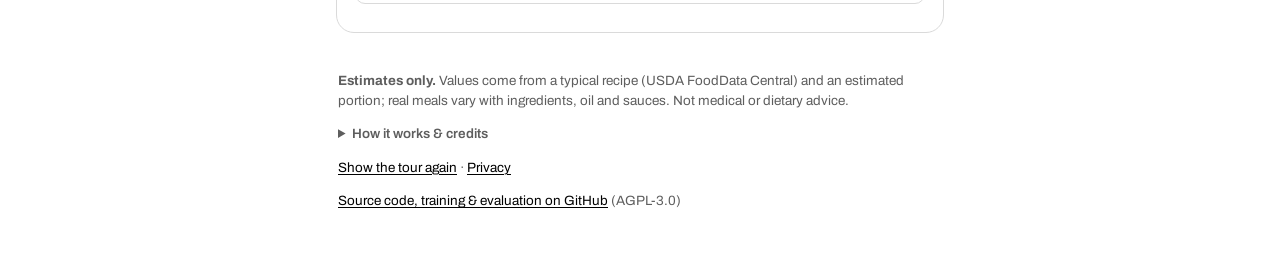
==== commit 2c56e248: "Recipe-accurate nutrition: 81 world dishes whose nutrition was borrowed from the wrong food get stan" ====
--- a/docs/index.html
+++ b/docs/index.html
@@ -16,7 +16,7 @@
   <meta name="apple-mobile-web-app-title" content="NutriSnap">
   <meta name="apple-mobile-web-app-status-bar-style" content="default">
   <link rel="preload" href="fonts/archivo-wdth.woff2" as="font" type="font/woff2" crossorigin>
-  <link rel="stylesheet" href="style.css?v=5b16115313">
+  <link rel="stylesheet" href="style.css?v=7b52fb544b">
 </head>
 <body>
   <header class="topbar">
@@ -37,7 +37,7 @@
     <section class="hero">
       <h1>What's on your plate?</h1>
       <p class="lede">Photograph a meal and get its calories in about a second. NutriSnap recognises
-        <b id="dish-count">428</b> dishes, matches <b id="chip-count">10,000+</b> foods, and reads the label of 3 million
+        <b id="dish-count">425</b> dishes, matches <b id="chip-count">10,000+</b> foods, and reads the label of 3 million
         packaged products. Your photos never leave this phone.</p>
     </section>
 
@@ -66,7 +66,7 @@
           <input id="file" type="file" accept="image/*" hidden>
         </label>
       </div>
-      <button id="pack-btn" type="button" class="linkish pack-btn" aria-expanded="false" aria-controls="panel-pack">📦 Packaged food: scan a barcode or search a product</button>
+      <button id="pack-btn" type="button" class="linkish pack-btn" aria-expanded="false" aria-controls="panel-pack">📦 Packaged food (barcode)</button>
       <div id="status" class="status" role="status" aria-live="polite">
         <div class="bar"><div id="bar-fill"></div></div>
         <span id="status-text">Loading the model…</span>
@@ -75,7 +75,8 @@
 
     <!-- Packaged food -->
     <section id="panel-pack" class="card" aria-labelledby="pack-h" hidden>
-      <div class="card-head"><h2 id="pack-h">Scan or search a product</h2><button id="pack-close" type="button" class="linkish">Close</button></div>
+      <button id="pack-close" type="button" class="linkish pack-back">‹ Back to photo</button>
+      <h2 id="pack-h" class="pack-h">Scan or search a product</h2>
       <p class="muted small">Biscuits, shakes, chips, ready meals… Product data from
         <a href="https://world.openfoodfacts.org" target="_blank" rel="noopener">Open Food Facts</a> (needs internet).</p>
       <div class="actions">
@@ -500,7 +501,7 @@
       <details>
         <summary>How it works &amp; credits</summary>
         <ul>
-          <li><b>Dish model:</b> ConvNeXt-Tiny fine-tuned on Food-101, two Indian food datasets, Central Asian Food Scenes, Food Recognition 2022, TurkishFoods-25, MM-Food-100K phone photos and Wikimedia Commons photos of world dishes (428 dishes, drinks and fruits), with the previous model as a helper: <b>87.4% top-1</b>
+          <li><b>Dish model:</b> ConvNeXt-Tiny fine-tuned on Food-101, two Indian food datasets, Central Asian Food Scenes, Food Recognition 2022, TurkishFoods-25, MM-Food-100K phone photos and Wikimedia Commons photos of world dishes (425 dishes, drinks and fruits), with the previous model as a helper: <b>87.4% top-1</b>
             on the 228 long-standing dishes, ~52% on the newer world dishes; int8 ONNX (2 × 34 MB) running in your browser with ONNX Runtime Web, so no photo is uploaded.</li>
           <li><b>Identify anything:</b> CLIP (open_clip ViT-B/32, DataComp-XL) against every USDA food plus world dishes from Wikidata;
             world-dish nutrition is approximate (borrowed from the most similar USDA food).</li>
@@ -541,7 +542,7 @@
   </div>
 
   <script src="ort/ort.wasm.min.js"></script>
-  <script src="app.js?v=a6a3dd492d"></script>
+  <script src="app.js?v=eec89e67e2"></script>
   <script src="products.js?v=5c2fdfff6c"></script>
   <script src="openvocab.js?v=1d19f433c1"></script>
   <script src="plate.js?v=f75ede5795"></script>
--- a/docs/style.css
+++ b/docs/style.css
@@ -764,3 +764,10 @@
 .log-clear { display: block; margin: 12px auto 0; font-size: .85rem; color: var(--muted); }
 #report-card .week { margin-top: 14px; }
 .burn { margin: 10px 0 0; }
+
+/* packaged food: in place of the photo card */
+.pack-btn { white-space: nowrap; }
+.pack-back { font-size: .9rem; text-decoration: none; color: var(--muted); }
+.pack-h { margin: 8px 0 6px; }
+/* anything scrolled into view stops below the sticky top bar */
+.tabs, [role="tabpanel"], #panel-pack, #panel-settings, #results, #nutrition, .card { scroll-margin-top: 68px; }
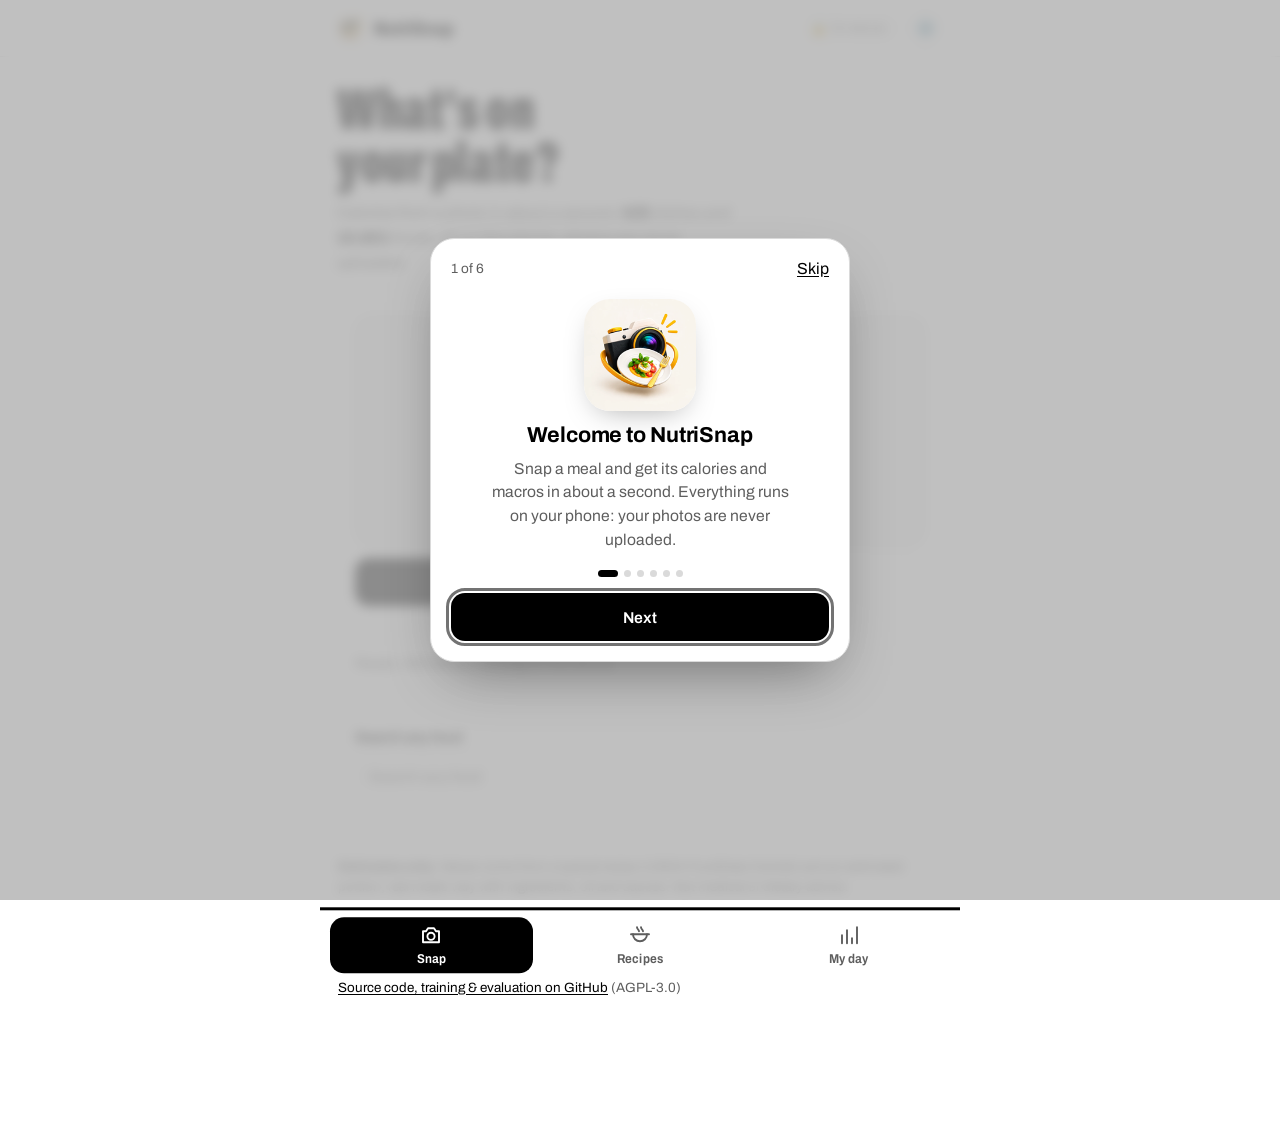
==== commit 98cbef59: "Android-first: back button/gesture steps through the app (history for tabs, Settings, packaged food," ====
--- a/docs/index.html
+++ b/docs/index.html
@@ -5,7 +5,7 @@
   <meta name="viewport" content="width=device-width, initial-scale=1, viewport-fit=cover">
   <title>NutriSnap</title>
   <meta name="description" content="Snap a meal or scan a barcode: on-device food recognition and calorie and macro estimates. Runs entirely in your browser.">
-  <meta name="theme-color" content="#f4f4f4" media="(prefers-color-scheme: light)">
+  <meta name="theme-color" content="#ffffff" media="(prefers-color-scheme: light)">
   <meta name="theme-color" content="#000000" media="(prefers-color-scheme: dark)">
   <link rel="icon" href="icons/favicon-48.png" type="image/png" sizes="48x48">
   <link rel="icon" href="icons/icon-192.png" type="image/png" sizes="192x192">
@@ -16,7 +16,7 @@
   <meta name="apple-mobile-web-app-title" content="NutriSnap">
   <meta name="apple-mobile-web-app-status-bar-style" content="default">
   <link rel="preload" href="fonts/archivo-wdth.woff2" as="font" type="font/woff2" crossorigin>
-  <link rel="stylesheet" href="style.css?v=7b52fb544b">
+  <link rel="stylesheet" href="style.css?v=bdfaa978dc">
 </head>
 <body>
   <header class="topbar">
@@ -36,16 +36,15 @@
       <button type="button" id="ios-hint-close" aria-label="Dismiss">✕</button></div>
     <section class="hero">
       <h1>What's on your plate?</h1>
-      <p class="lede">Photograph a meal and get its calories in about a second. NutriSnap recognises
-        <b id="dish-count">425</b> dishes, matches <b id="chip-count">10,000+</b> foods, and reads the label of 3 million
-        packaged products. Your photos never leave this phone.</p>
-    </section>
-
-    <div class="tabs" role="tablist" aria-label="Input type">
-      <button type="button" role="tab" id="tab-meal" class="tab on" aria-selected="true" aria-controls="panel-meal">📸 Snap</button>
-      <button type="button" role="tab" id="tab-recipes" class="tab" aria-selected="false" aria-controls="panel-recipes">🍲 Recipes</button>
-      <button type="button" role="tab" id="tab-day" class="tab" aria-selected="false" aria-controls="panel-day">📊 My day</button>
-    </div>
+      <p class="lede">Calories from a photo in about a second. <b id="dish-count">425</b> dishes and
+        <b id="chip-count">10,000+</b> foods, all on this phone: photos are never uploaded.</p>
+    </section>
+
+    <nav class="tabs" role="tablist" aria-label="Sections">
+      <button type="button" role="tab" id="tab-meal" class="tab on" aria-selected="true" aria-controls="panel-meal"><svg class="tab-ic" viewBox="0 0 24 24" aria-hidden="true"><path d="M4 8h3l2-3h6l2 3h3v11H4z"/><circle cx="12" cy="13" r="3.6"/></svg><span>Snap</span></button>
+      <button type="button" role="tab" id="tab-recipes" class="tab" aria-selected="false" aria-controls="panel-recipes"><svg class="tab-ic" viewBox="0 0 24 24" aria-hidden="true"><path d="M3 11h18"/><path d="M5 11a7 7 0 0 0 14 0"/><path d="M9 4c0 2 2 2 2 4M13 4c0 2 2 2 2 4"/></svg><span>Recipes</span></button>
+      <button type="button" role="tab" id="tab-day" class="tab" aria-selected="false" aria-controls="panel-day"><svg class="tab-ic" viewBox="0 0 24 24" aria-hidden="true"><path d="M5 20V12M10 20V7M15 20v-5M20 20V4"/></svg><span>My day</span></button>
+    </nav>
 
     <!-- Meal photo -->
     <section id="panel-meal" class="card capture" role="tabpanel" aria-labelledby="tab-meal">
@@ -55,7 +54,7 @@
         <div id="drop-hint" class="drop-hint">
           <div class="drop-icon" aria-hidden="true">📸</div>
           <div class="drop-title">Add a photo of your meal</div>
-          <div class="muted small">One dish per photo works best. Tap, or drop an image here.</div>
+          <div class="muted small">One dish per photo works best.</div>
         </div>
       </div>
       <div class="actions">
@@ -84,6 +83,20 @@
         <label class="btn ghost">Barcode photo
           <input id="barcode-file" type="file" accept="image/*" hidden>
         </label>
+      </div>
+      <label class="btn soft wide label-btn">📄 Photo of the nutrition label
+        <input id="label-file" type="file" accept="image/*" capture="environment" hidden></label>
+      <p id="label-status" class="hint" role="status" aria-live="polite"></p>
+      <div id="label-review" class="label-review" hidden>
+        <label class="field"><span class="label">Product name</span><input id="label-name" type="text" maxlength="60" placeholder="e.g. Oat biscuits"></label>
+        <div class="mini-h">Per 100 g <span class="muted">(fix anything that doesn't match the pack)</span></div>
+        <div id="label-fields" class="label-fields"></div>
+        <label class="lf lf-serving"><span id="label-serving-label">One serving</span><span class="le-in"><input id="label-serving" type="number"
+          inputmode="decimal" min="0" step="any" placeholder="100"><span>g</span></span></label>
+        <ul id="label-checks" class="warn label-checks" hidden></ul>
+        <details class="fold"><summary>Text the camera read</summary><pre id="label-raw" class="label-raw"></pre></details>
+        <div class="le-actions"><button id="label-cancel" type="button" class="btn ghost small-btn">Cancel</button>
+          <button id="label-use" type="button" class="btn primary small-btn">Use these values</button></div>
       </div>
       <div id="scanner" class="scanner" hidden>
         <video id="video" playsinline muted></video>
@@ -471,7 +484,7 @@
       <select id="dish" hidden aria-hidden="true" tabindex="-1"></select>
 
       <div class="field">
-        <label class="label" for="search">Not this food? Search any food</label>
+        <label class="label" for="search" id="search-label">Search any food</label>
         <input id="search" type="search" placeholder="Search any food" autocomplete="off">
         <ul id="search-results" class="list search-results" hidden></ul>
       </div>
@@ -542,19 +555,20 @@
   </div>
 
   <script src="ort/ort.wasm.min.js"></script>
-  <script src="app.js?v=eec89e67e2"></script>
+  <script src="app.js?v=905b892426"></script>
   <script src="products.js?v=5c2fdfff6c"></script>
   <script src="openvocab.js?v=1d19f433c1"></script>
   <script src="plate.js?v=f75ede5795"></script>
-  <script src="diary.js?v=7506e7e3f0"></script>
+  <script src="diary.js?v=5c6efe06cc"></script>
   <script src="learn.js?v=83e94f1c79"></script>
   <script src="quicklog.js?v=824cda88c3"></script>
   <script src="weight.js?v=804c49732f"></script>
-  <script src="backup.js?v=f59e3d9060"></script>
+  <script src="backup.js?v=8c2d4501c1"></script>
   <script src="report.js?v=60299acc57"></script>
-  <script src="recipes.js?v=13ba89093f"></script>
-  <script src="water.js?v=28619159ba"></script>
-  <script src="tour.js?v=eff4741e85"></script>
+  <script src="recipes.js?v=336f182ad5"></script>
+  <script src="labelscan.js?v=39bc039976"></script>
+  <script src="water.js?v=44960c67f5"></script>
+  <script src="tour.js?v=5371f31c21"></script>
   <script src="motion.js?v=1c4c618457"></script>
 </body>
 </html>
--- a/docs/style.css
+++ b/docs/style.css
@@ -771,3 +771,80 @@
 .pack-h { margin: 8px 0 6px; }
 /* anything scrolled into view stops below the sticky top bar */
 .tabs, [role="tabpanel"], #panel-pack, #panel-settings, #results, #nutrition, .card { scroll-margin-top: 68px; }
+
+/* nutrition label from a photo */
+.label-btn { margin-top: 10px; }
+.label-review { margin-top: 12px; padding: 14px; border-radius: 14px; background: var(--surface-2); display: grid; gap: 10px; }
+.label-review .field { margin: 0; }
+.label-fields { display: grid; gap: 6px; }
+.lf { display: flex; justify-content: space-between; align-items: center; gap: 10px; font-size: .92rem; }
+.lf input { width: 110px; text-align: right; min-height: 42px; }
+.lf-missing input { border-color: #d0567f; }
+.label-checks { margin: 0; padding: 8px 12px 8px 28px; font-size: .86rem; }
+.label-raw { white-space: pre-wrap; font-size: .75rem; max-height: 180px; overflow: auto; margin: 6px 0 0; color: var(--muted); }
+.label-review.per-serving .lf-serving { order: -1; font-weight: 600; }
+.label-review.per-serving .lf-serving input { border-color: var(--ink); }
+
+
+/* ================================================================== Android / phones
+   Bottom bar in thumb reach, the camera action on the first screen, 48 dp touch targets, Add to today always at hand. */
+html { -webkit-tap-highlight-color: transparent; }
+body { padding-bottom: calc(76px + env(safe-area-inset-bottom)); }
+
+/* bottom bar: the label's heavy rule along its top edge; the selected section is an inverted (ink) block */
+.tabs { position: fixed; z-index: 20; left: 50%; bottom: 0; transform: translateX(-50%); width: min(640px, 100%); margin: 0;
+  display: grid; grid-template-columns: repeat(3, 1fr); gap: 6px; padding: 7px 10px calc(7px + env(safe-area-inset-bottom));
+  background: var(--bg); border-top: 3px solid var(--ink); border-radius: 0; transition: transform .25s var(--ease); }
+.tab { display: grid; justify-items: center; gap: 3px; min-height: 56px; padding: 6px 4px; border-radius: 14px; color: var(--muted);
+  font: 650 .8rem var(--font); font-stretch: 90%; letter-spacing: .01em; }
+.tab-ic { width: 24px; height: 24px; fill: none; stroke: currentColor; stroke-width: 1.9; stroke-linecap: round; stroke-linejoin: round; }
+.tab.on { background: var(--ink); color: var(--primary-ink); box-shadow: none; }
+.tabs .m-pill { border-radius: 14px; background: var(--ink); box-shadow: none; }
+.tabs.has-pill > .tab.on { color: var(--primary-ink); }
+.tab:active { transform: scale(.95); }
+body.typing .tabs, body.tour-open .tabs { transform: translate(-50%, 110%); } /* out of the keyboard's way */
+.tabs { scroll-margin-top: 0; }
+
+/* the first screen: headline, one line of promise, then the camera */
+@media (max-width: 600px) {
+  .hero { padding: 18px 0 12px; }
+  .hero h1 { font-size: clamp(2.1rem, 10.5vw, 2.7rem); max-width: none; }
+  .lede { font-size: .95rem; line-height: 1.45; margin-top: 8px; }
+  .drop { min-height: 200px; }
+  .drop.has-photo img { max-height: 210px; } /* after a photo the answer matters more than the picture */
+  .card { padding: 16px; }
+}
+
+/* Add to today stays at hand while you read the label */
+#add-today { position: sticky; bottom: calc(80px + env(safe-area-inset-bottom)); z-index: 6;
+  box-shadow: 0 0 0 6px var(--surface), 0 10px 26px -10px rgba(0, 0, 0, .55); }
+
+/* 48 dp touch targets */
+.seg button { min-height: 48px; }
+details.adjust > summary, details.fold > summary { min-height: 48px; padding: 0; }
+.wt-step { width: 44px; height: 44px; }
+.ideas-list .chip-add { width: 44px; height: 44px; }
+.ideas-list li { grid-template-columns: 1fr auto 44px; }
+.rc-back, .pack-back, #settings-back, .usual-hint.linkish, .log-clear { display: inline-flex; align-items: center; min-height: 44px; }
+.chip { min-height: 40px; padding: 8px 14px; }
+.log .log-x, .rc-ings .log-x { width: 44px; height: 44px; }
+.log li { grid-template-columns: 1fr auto 44px; }
+.rc-ings li { grid-template-columns: minmax(0, 1fr) auto 44px; }
+input[type="range"] { height: 44px; }
+.grams input[type="range"]::-webkit-slider-thumb { width: 28px; height: 28px; }
+
+/* label rows never wrap a value, even at 360 px */
+.nf-rows li { grid-template-columns: minmax(0, 1fr) auto 4.9rem; }
+.nf-rows b, .nf-e { white-space: nowrap; }
+@media (max-width: 380px) { .nf-k { gap: 6px; font-size: .92rem; } .nf-e { font-size: .78rem; } }
+
+/* pressed feedback instead of the grey tap flash */
+.list li button:active, .rc-open:active, details > summary:active, .linkish:active { background: var(--primary-soft); }
+.more-ideas { display: inline-flex; align-items: center; min-height: 44px; }
+.chip { min-height: 44px; }
+.wt-mini { height: 48px; }
+/* the sliding-pill rule (.tabs.has-pill { position: relative }) must not pull the bar back into the page */
+.tabs, .tabs.has-pill { position: fixed; }
+/* before a food is picked, the card offers search only: no empty label, no Add button pinned over nothing */
+#nutrition:not(.has-food) :is(.nf, .field:has(> .seg), #style-field, #add-today, #added, #burn, #source, #product-info) { display: none; }
+#nutrition:not(.has-food) .field { margin-top: 0; }
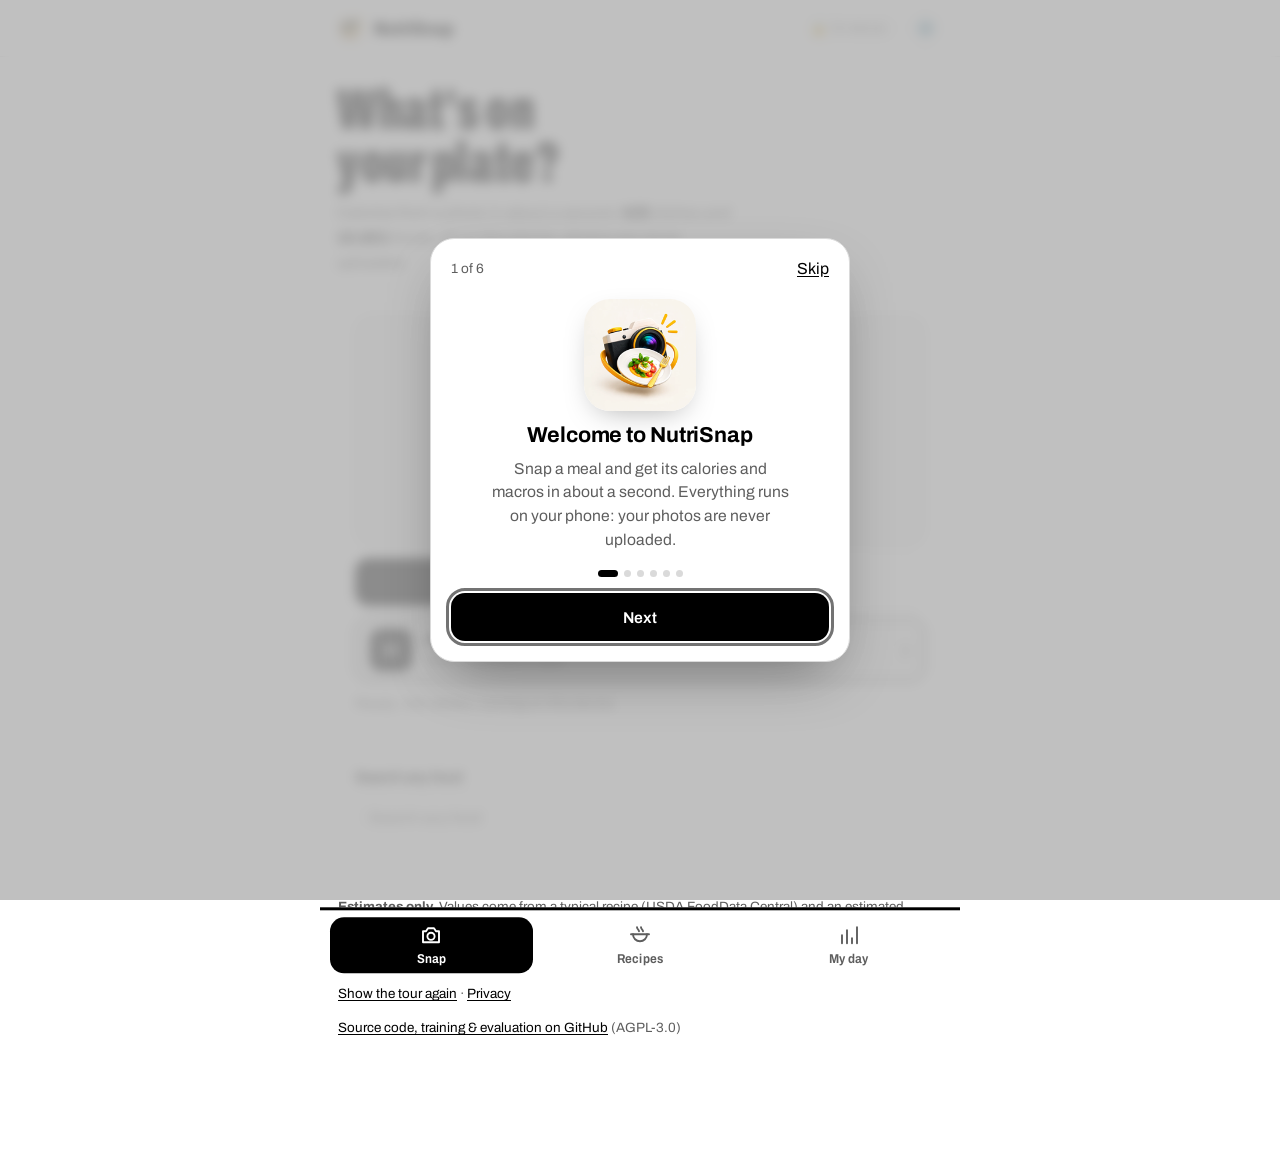
==== commit 9f1c27cb: "Packaged food: a proper full-width button with a barcode icon instead of an underlined link Co-Autho" ====
--- a/docs/index.html
+++ b/docs/index.html
@@ -16,7 +16,7 @@
   <meta name="apple-mobile-web-app-title" content="NutriSnap">
   <meta name="apple-mobile-web-app-status-bar-style" content="default">
   <link rel="preload" href="fonts/archivo-wdth.woff2" as="font" type="font/woff2" crossorigin>
-  <link rel="stylesheet" href="style.css?v=bdfaa978dc">
+  <link rel="stylesheet" href="style.css?v=924c5771e4">
 </head>
 <body>
   <header class="topbar">
@@ -65,7 +65,11 @@
           <input id="file" type="file" accept="image/*" hidden>
         </label>
       </div>
-      <button id="pack-btn" type="button" class="linkish pack-btn" aria-expanded="false" aria-controls="panel-pack">📦 Packaged food (barcode)</button>
+      <button id="pack-btn" type="button" class="pack-btn" aria-expanded="false" aria-controls="panel-pack">
+        <span class="pack-ico" aria-hidden="true"><svg viewBox="0 0 24 24" fill="none" stroke="currentColor" stroke-width="2" stroke-linecap="round"><path d="M3 7V5a2 2 0 0 1 2-2h2M17 3h2a2 2 0 0 1 2 2v2M21 17v2a2 2 0 0 1-2 2h-2M7 21H5a2 2 0 0 1-2-2v-2M7 8v8M10.5 8v8M14 8v8M17 8v8"/></svg></span>
+        <span class="pack-txt"><b>Packaged food</b><span>Scan a barcode or label</span></span>
+        <span class="pack-chev" aria-hidden="true">›</span>
+      </button>
       <div id="status" class="status" role="status" aria-live="polite">
         <div class="bar"><div id="bar-fill"></div></div>
         <span id="status-text">Loading the model…</span>
--- a/docs/style.css
+++ b/docs/style.css
@@ -734,7 +734,6 @@
   background: var(--surface); font-size: 1.05rem; cursor: pointer; }
 .icon-btn:focus-visible { outline: 3px solid color-mix(in srgb, var(--primary) 55%, transparent); }
 @media (max-width: 380px) { .privacy { display: none; } }
-.pack-btn { display: block; margin: 14px auto 2px; font-size: .9rem; text-align: center; }
 .settings-head { display: flex; align-items: baseline; gap: 14px; margin: 4px 0 12px; }
 .settings-head h2 { font: 900 1.9rem/1 var(--font-display); font-stretch: 65%; }
 .target-prompt h2 { margin-bottom: 4px; }
@@ -766,7 +765,18 @@
 .burn { margin: 10px 0 0; }
 
 /* packaged food: in place of the photo card */
-.pack-btn { white-space: nowrap; }
+.pack-btn { all: unset; box-sizing: border-box; display: flex; align-items: center; gap: 14px; width: 100%; min-height: 64px;
+  margin: 12px 0 2px; padding: 10px 14px; border: 1.5px solid var(--ink); border-radius: 14px; background: var(--surface-2, var(--surface));
+  color: var(--ink); cursor: pointer; text-align: left; -webkit-tap-highlight-color: transparent; transition: transform .15s var(--ease), background .15s; }
+.pack-btn:active { transform: scale(.98); background: var(--primary-soft); }
+.pack-btn:focus-visible { outline: 3px solid color-mix(in srgb, var(--primary) 55%, transparent); outline-offset: 2px; }
+.pack-ico { flex: none; display: grid; place-items: center; width: 42px; height: 42px; border-radius: 10px; background: var(--ink); color: var(--surface); }
+.pack-ico svg { width: 24px; height: 24px; }
+.pack-txt { flex: 1; min-width: 0; display: flex; flex-direction: column; gap: 2px; }
+.pack-txt b { font: 700 1rem/1.2 var(--font); }
+.pack-txt span { font-size: .84rem; line-height: 1.3; color: var(--muted); }
+.pack-chev { flex: none; font-size: 1.6rem; line-height: 1; color: var(--muted); transition: transform .25s var(--spring); }
+.pack-btn:hover .pack-chev { transform: translateX(3px); }
 .pack-back { font-size: .9rem; text-decoration: none; color: var(--muted); }
 .pack-h { margin: 8px 0 6px; }
 /* anything scrolled into view stops below the sticky top bar */
